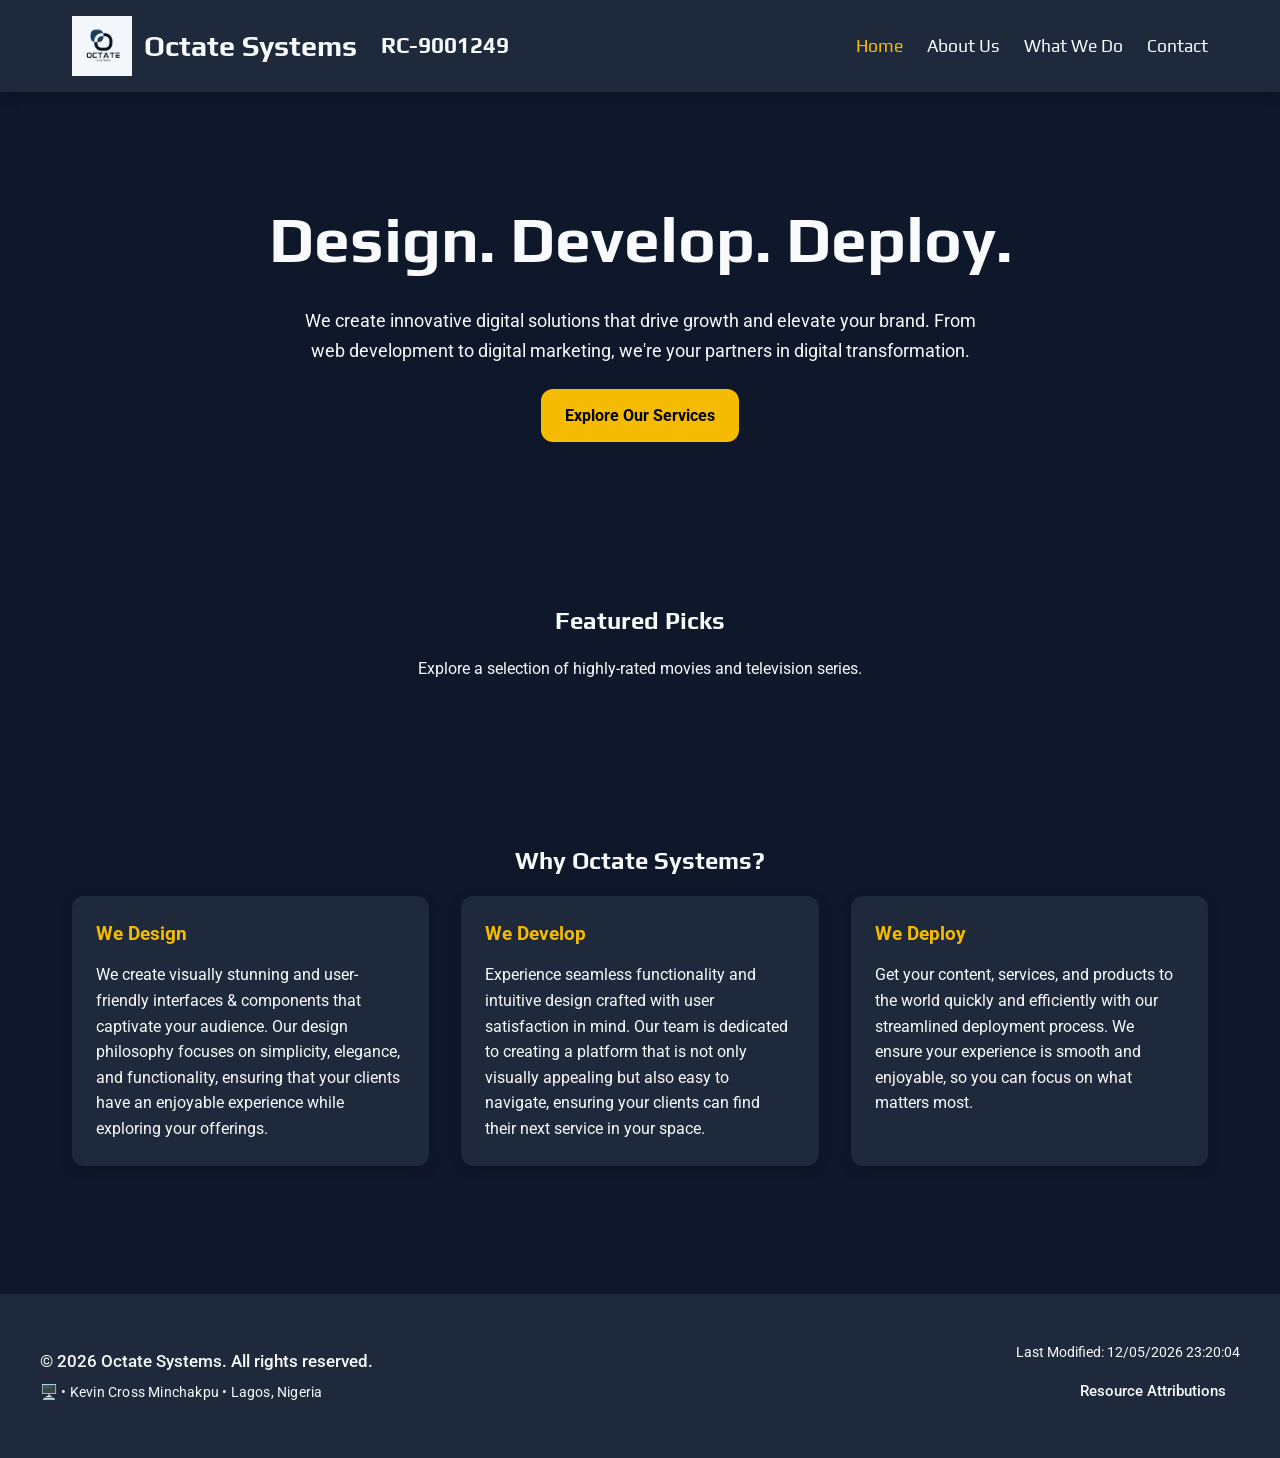
==== index.html @ b3128d7d "First files upload" ====
<!DOCTYPE html>
<html lang="en">
<head>
    <meta charset="UTF-8">
    <meta name="viewport" content="width=device-width, initial-scale=1.0">
    <meta name="description"
        content="Octate Systems is passionate about developing web applications that are not only visually stunning but also highly functional. Our team of skilled developers and designers work tirelessly to create seamless user experiences that captivate and engage audiences. We specialize in crafting intuitive interfaces, robust functionality, and efficient deployment processes to ensure your content, services, and products reach the world quickly and effectively. With a focus on user satisfaction, we strive to deliver exceptional web solutions that meet your needs and exceed your expectations.">
    <meta name="author" content="Kevin Cross Minchakpu">
    <title>Octate Systems | Home</title>

    <!-- Favicon -->
    <link rel="icon" href="images/favicon.ico" type="image/x-icon">

    <!-- Facebook / Open Graph Meta Tags -->
    <meta property="og:title" content="Octate Systems | Homepage">
        <meta property="og:description"
        content="Octate Systems is passionate about developing web applications that are not only visually stunning but also highly functional. Our team of skilled developers and designers work tirelessly to create seamless user experiences that captivate and engage audiences. We specialize in crafting intuitive interfaces, robust functionality, and efficient deployment processes to ensure your content, services, and products reach the world quickly and effectively. With a focus on user satisfaction, we strive to deliver exceptional web solutions that meet your needs and exceed your expectations.">
        <meta property="og:image"
        content="https://praizarts.github.io/wdd231/final-project/images/logo.webp">
        <meta property="og:url"
        content="https://praizarts.github.io/wdd231/final-project/index.html">
        <meta property="og:type" content="website">

    <!-- Fonts -->
    <link rel="preconnect" href="https://fonts.googleapis.com">
    <link rel="preconnect" href="https://fonts.gstatic.com" crossorigin>
    <link href="https://fonts.googleapis.com/css2?family=Play:wght@400;700&family=Roboto:wght@300;400;500;700&display=swap" rel="stylesheet">

    <!-- Styles -->
    <link rel="stylesheet" href="styles/small.css">
    <link rel="stylesheet" href="styles/large.css">

    <!-- Scripts -->
    <script type="module" src="scripts/main.js"></script>
</head>
<body>
<!-- HEADER -->
   <header>
    <div class="header-container">
        <a href="index.html" class="logo">
            <img src="images/logo.png" alt="Octate Systems Logo">
            <span>Octate Systems</span> <br>
            <p class="tagline">RC-9001249</p>
        </a>

        <button type="button" id="menu-btn" class="menu-btn" aria-label="Toggle Navigation">
            ☰
        </button>

        <nav id="primary-nav">
            <ul class="navigation">
                <li><a href="index.html" class="active">Home</a></li>
                <li><a href="about.html">About Us</a></li>
                <li><a href="services.html">What We Do</a></li>
                <li><a href="contact.html">Contact</a></li>
                
            </ul>
        </nav>
    </div>
</header>

<!-- MAIN CONTENT -->
<main>
<!-- HERO -->
<section class="hero">
        <div class="hero-content">
            <h1>Design. Develop. Deploy.</h1>
            <p>
                We create innovative digital solutions that drive growth and elevate your brand. From web development to digital marketing, we're your partners in digital transformation.
            </p>

            <a href="services.html" class="cta-button">Explore Our Services</a>

        </div>

    </section>
    <!-- FEATURED SECTION -->
    <section class="featured">
        <h2>Featured Picks</h2>
        <p class="section-description">
            Explore a selection of highly-rated movies and television series.
        </p>
        <div id="movie-grid" class="movie-grid">
            <p class="loading">Loading Services...</p>
        </div>

    </section>
    <!-- WHY OCTATE SYSTEMS -->
    <section class="about-site">
        <h2>Why Octate Systems?</h2>
        <div class="benefits">
            <article class="benefit-card">
                <h3>We Design</h3>
                <p>
                    We create visually stunning and user-friendly interfaces & components that captivate your audience. Our design philosophy focuses on simplicity, elegance, and functionality, ensuring that your clients have an enjoyable experience while exploring your offerings.
                </p>
            </article>
            <article class="benefit-card">
                <h3>We Develop</h3>
                <p>
                    Experience seamless functionality and intuitive design crafted with user satisfaction in mind. Our team is dedicated to creating a platform that is not only visually appealing but also easy to navigate, ensuring your clients can find their next service in your space.
                </p>
            </article>
            <article class="benefit-card">
                <h3>We Deploy</h3>
                <p>
                    Get your content, services, and products to the world quickly and efficiently with our streamlined deployment process. We ensure your experience is smooth and enjoyable, so you can focus on what matters most.
                </p>
            </article>
        </div>
    </section>
</main>

<!-- MODAL -->
<dialog id="movie-modal">
    <div class="modal-content">
        <button type="button" id="close-modal" class="close-btn" aria-label="Close modal">&times;</button>
        
        <div class="modal-body-layout">
            <div class="modal-poster-wrapper">
                <img id="modal-poster" src="" alt="Movie Poster" loading="lazy">
            </div>
            
            <div class="modal-details">
                <h2 id="modal-title"></h2>
                <p id="modal-meta"></p>
                <p id="modal-description"></p>
                
                <div class="modal-buttons">
                    <button type="button" id="add-watchlist" class="watchlist-btn">
                        Add to Watchlist
                    </button>
                </div>
            </div>
        </div>
    </div>
</dialog>

<footer>
    <div class="footer-container">
        <div class="footer-info">
            <p class="copyright">&copy; 2026 <span>Octate Systems</span>. All rights reserved.</p>
            <p class="course-details">🖥️ &bull; Kevin Cross Minchakpu &bull; Lagos, Nigeria</p>
        </div>
        
        <div class="footer-meta">
            <p class="timestamp">Last Modified: <span id="last-modified">06/15/2026 14:57:35</span></p>
            <a href="attributions.html" class="attribution-btn">Resource Attributions</a>
        </div>
    </div>
</footer>

</body>
</html>
---- styles/small.css ----
:root {
    --primary: #0F172A;
    --surface: #1E293B;
    --accent: #F5BB00;
    --text: #F8FAFC;
    --radius: 12px;
    --nav-font: "Play", sans-serif;
    --heading-font: "Play", sans-serif;
    --body-font: "Roboto", sans-serif;
    --shadow: 0 4px 12px rgba(0,0,0,.25);
}

* {
    margin: 0;
    padding: 0;
    box-sizing: border-box;
}

body {
    font-family: var(--body-font);
    background: var(--primary);
    color: var(--text);
    line-height: 1.6;
}

img {
    display: block;
    max-width: 100%;
    height: auto;
}

a {
    text-decoration: none;
}

ul {
    list-style: none;
}

/* HEADER */

header {
    background: var(--surface);
    box-shadow: var(--shadow);
}

.header-container {
    display: flex;
    justify-content: space-between;
    align-items: center;
    padding: 1rem 2rem;
    max-width: 1200px;
    margin: 0 auto;
}

.logo {
    display: flex;
    align-items: center;
    gap: .75rem;
    color: var(--text);
    font-family: var(--heading-font);
    font-size: 1.4rem;
    font-weight: 700;
    text-decoration: none;
}

.logo img {
    width: 48px;
    height: 48px;
    object-fit: contain;
}

/* HIDE the hamburger icon on desktop monitors */
.menu-btn {
    display: none; 
    border: none;
    background: none;
    color: var(--text);
    font-size: 1.8rem;
    cursor: pointer;
}

/* SHOW links horizontally on desktop screens */
.navigation {
    display: flex;       
    flex-direction: row; 
    gap: 1.5rem;
    list-style: none;    
    padding: 0;
    margin: 0;
}

.navigation a {
    color: var(--text);
    text-decoration: none;
    font-weight: 400;
    font-size: 1.1rem;
    font-family: var(--nav-font);
}




.navigation a.active {
    color: var(--accent);
}

/* HERO */

.hero {
    padding: 4rem 1rem;
    text-align: center;
}

.hero-content h1 {
    font-family: var(--heading-font);
    font-size: 2rem;
    margin-bottom: 1rem;
}

.hero-content p {
    max-width: 600px;
    margin: 0 auto 1.5rem;
}

.cta-button {
    display: inline-block;
    background: var(--accent);
    color: #000;
    font-weight: 700;
    padding: .85rem 1.5rem;
    border-radius: var(--radius);
    transition: .3s;
}

.cta-button:hover {
    transform: translateY(-2px);
}

/* SECTIONS */

section {
    padding: 2rem 1rem;
}

h2 {
    font-family: "Play", sans-serif;
    text-align: center;
    margin-bottom: 1rem;
}

.section-description {
    text-align: center;
    margin-bottom: 2rem;
}

/* MOVIE GRID */

.movie-grid {
    display: grid;
    grid-template-columns: 1fr;
    gap: 1rem;
}

.movie-card {
    background: var(--surface);
    overflow: hidden;
    box-shadow: var(--shadow);
}

.movie-card img {
    width: 100%;
    aspect-ratio: 2 / 3;
    object-fit: cover;
}

.movie-info {
    padding: 1rem;
}

.movie-info h3 {
    margin-bottom: .5rem;
}

.movie-info p {
    margin-bottom: .5rem;
}

.details-btn {
    width: 100%;
    border: none;
    background: var(--accent);
    color: #000;
    padding: .75rem;
    cursor: pointer;
    font-weight: 700;
}

/* BENEFITS */

.benefits {
    display: grid;
    gap: 1rem;
}

.benefit-card {
    background: var(--surface);
    padding: 1.5rem;
    border-radius: var(--radius);
    box-shadow: var(--shadow);
}

.benefit-card h3 {
    margin-bottom: .75rem;
    color: var(--accent);
}

/* MODAL */

   
#movie-modal {
    border: none;
    border-radius: 8px;
    padding: 0;
    background-color: #1a1a1a; 
    color: var(--text);
    max-width: 750px;
    width: 90%;
    box-shadow: 0 16px 32px rgba(0, 0, 0, 0.5);
    position: fixed;         
    top: 50%;                
    left: 50%;               
    transform: translate(-50%, -50%); 
    margin: 0;
}

.modal-content {
    position: relative;
    padding: 2.5rem;
}


.close-btn {
    position: absolute;
    top: 1rem;
    right: 1.25rem;
    background: none;
    border: none;
    color: var(--text-muted);
    font-size: 1.75rem;
    cursor: pointer;
    transition: color 0.2s ease;
}

.close-btn:hover {
    color: var(--accent-amber);
}


.modal-body-layout {
    display: flex;
    gap: 2rem;
    align-items: flex-start;
}


.modal-poster-wrapper {
    flex: 0 0 240px; 
    border-radius: 6px;
    overflow: hidden;
    box-shadow: 0 4px 12px rgba(0, 0, 0, 0.3);
    background-color: #121212;
}

#modal-poster {
    width: 100%;
    height: 340px;
    object-fit: cover; 
    display: block;
}


.modal-details {
    flex: 1;
    display: flex;
    flex-direction: column;
    gap: 1rem;
}

#modal-title {
    font-family: var(--heading-font);
    font-size: 1.8rem;
    margin: 0;
    color: #ffffff;
}

#modal-meta {
    font-size: 0.95rem;
    color: var(--accent-amber);
    margin: 0;
}

#modal-description {
    font-family: var(--font-body);
    font-size: 1rem;
    line-height: 1.6;
    color: var(--text-light);
    margin: 0;
}

.modal-buttons {
    margin-top: 1.5rem;
}

.watchlist-btn {
    border: none;
    background: #13aa27;
    color: white;
    padding: .75rem 1rem;
    cursor: pointer;
    font-weight: 700;
}

.watchlist-btn:hover {
    transform: translateY(-2px);
    background: #16a34a;
}

/* FILTERS */

.filters {
    text-align: center;
}

.filter-controls {
    display: flex;
    justify-content: center;
    gap: 2rem;
    flex-wrap: wrap;
    margin-top: 1.5rem;
}

.filter-group {
    display: flex;
    flex-direction: column;
    text-align: left;
    min-width: 220px;
}

.filter-group label {
    margin-bottom: .5rem;
    font-weight: 700;
}

.filter-group select {
    padding: .75rem;
    border: none;
    border-radius: var(--radius);
    font-family: inherit;
    font-size: 1rem;
    background: white;
    color: #000;
    cursor: pointer;
}

.filter-group select:focus {
    outline: 2px solid var(--accent);
}

/* UTILITY */

.loading {
    text-align: center;
    padding: 2rem;
}

.hidden {
    display: none;
}

.filters {
    display: flex;
    flex-direction: column;
    gap: 1rem;
    margin-bottom: 2rem;
}

.filters select {
    padding: .75rem;
    border-radius: var(--radius);
    border: none;
}

/* ==========================================================================
   Professional Footer Styling Rules
   ========================================================================== */
footer {
    background-color: var(--surface); 
    padding: 2.5rem 2rem;
    margin-top: 4rem; 
    color: var(--text-light);
    font-family: var(--font-body);
}

.footer-container {
    max-width: 1200px;
    margin: 0 auto;
    display: flex;
    justify-content: space-between;
    align-items: center;
    flex-wrap: wrap; 
    gap: 1.5rem;
}

/* Info Branding Block Styles */
.footer-info {
    display: flex;
    flex-direction: column;
    gap: 0.35rem;
}

.footer-info .copyright {
    font-size: 1.05rem;
    font-weight: 500;
}

.footer-info .copyright span {
    color: var(--accent-amber); 
}

.footer-info .course-details {
    color: var(--text-muted);
    font-size: 0.9rem;
    letter-spacing: 0.2px;
}

/* Metadata and Attributions Button Layout */
.footer-meta {
    display: flex;
    flex-direction: column;
    align-items: flex-end; 
    gap: 0.5rem;
}

.footer-meta .timestamp {
    font-size: 0.85rem;
    color: var(--text-muted);
}


.attribution-btn {
    color: var(--accent-amber);
    text-decoration: none;
    font-size: 0.95rem;
    font-weight: 500;
    padding: 0.4rem 0.8rem;
    border: 1px solid transparent;
    border-radius: 4px;
    transition: all 0.2s ease-in-out;
}


.attribution-btn:hover {
    border-color: var(--accent-amber);
    background-color: rgba(245, 187, 0, 0.05);
    color: #ffffff;
}
---- styles/large.css ----
@media screen and (min-width: 768px) {

    /* HERO */

    .hero {
        padding: 6rem 2rem;
    }

    .hero-content {
        max-width: 900px;
        margin: 0 auto;
    }

    .hero-content h1 {
        font-size: 3.5rem;
    }

    .hero-content p {
        font-size: 1.15rem;
        max-width: 700px;
    }

    /* MAIN CONTENT */

    main {
        max-width: 1200px;
        margin: 0 auto;
    }

    section {
        padding: 4rem 2rem;
    }

    /* MOVIE GRID */

    .movie-grid {
        grid-template-columns: repeat(3, 1fr);
        gap: 2rem;
    }

    .movie-card {
        transition: transform .3s ease, box-shadow .3s ease;
    }

    .movie-card:hover {
        transform: translateY(-6px);
        box-shadow: 0 10px 25px rgba(0,0,0,.35);
    }

    /* BENEFITS */

    .benefits {
        grid-template-columns: repeat(3, 1fr);
        gap: 2rem;
    }

    /* FOOTER */

    footer {
        padding: 3rem 2rem;
    }

   .filters h2 {
    text-align: center;
}

.hero-content h1 {
    font-family: var(--heading-font);
    font-size: 1.5rem;
}

.filter-controls {
    display: flex;
    justify-content: center;
    gap: 2rem;
    flex-wrap: wrap;
    margin-top: 1rem;
}
}

/* LARGE DESKTOP */

@media screen and (min-width: 1024px) {

    .hero-content h1 {
        font-size: 4rem;
    }

    .movie-grid {
        grid-template-columns: repeat(4, 1fr);
    }

    .logo img {
        width: 60px;
        height: 60px;
    }

    .logo span {
        font-size: 1.8rem;
    }
}

/* ==========================================================================
   2. MOBILE VIEW (Only triggers on small viewports less than 768px wide)
   ========================================================================== */
@media (max-width: 768px) {
    
    /* REVEAL the hamburger icon on small screens */
    .menu-btn {
        display: block;
    }

    /* Allow the layout items to wrap into a grid row when open */
    .header-container {
        flex-wrap: wrap;
        row-gap: 1rem;
        padding: 1rem;
    }

    /* Target the nav container block to break onto the lower line layer */
    #primary-nav {
        width: 100%;
        order: 3; 
    }

    /* HIDE the vertical nav links list by default on mobile */
    .navigation {
        display: none; 
        flex-direction: column;
        width: 100%;
        gap: 0;
    }

    /* SHOW the links in a vertical stack only when the .open class is active */
    .navigation.open {
        display: flex;
        flex-direction: column;
        align-items: center;
        gap: 1.25rem;
        padding: 0.5rem 0 1rem 0;
    }

    .navigation li {
        width: 100%;
        text-align: center;
    }

    .navigation a {
        display: block;
        width: 100%;
        padding: 0.6rem 0;
        font-size: 1.25rem;
    }

    .footer-container {
        flex-direction: column; 
        text-align: center;
        gap: 1.25rem;
    }

    .footer-meta {
        align-items: center; /* Centers alignment markers for small screens */
    }
} 

@media (max-width: 600px) {
    .modal-body-layout {
        flex-direction: column; 
        align-items: center;
        text-align: center;
        gap: 1.5rem;
    }

    .modal-poster-wrapper {
        flex: initial;
        width: 180px; 
    }

    #modal-poster {
        height: 250px;
    }

    .modal-buttons {
        width: 100%;
    }

    .watchlist-btn {
        width: 100%; 
    }
}
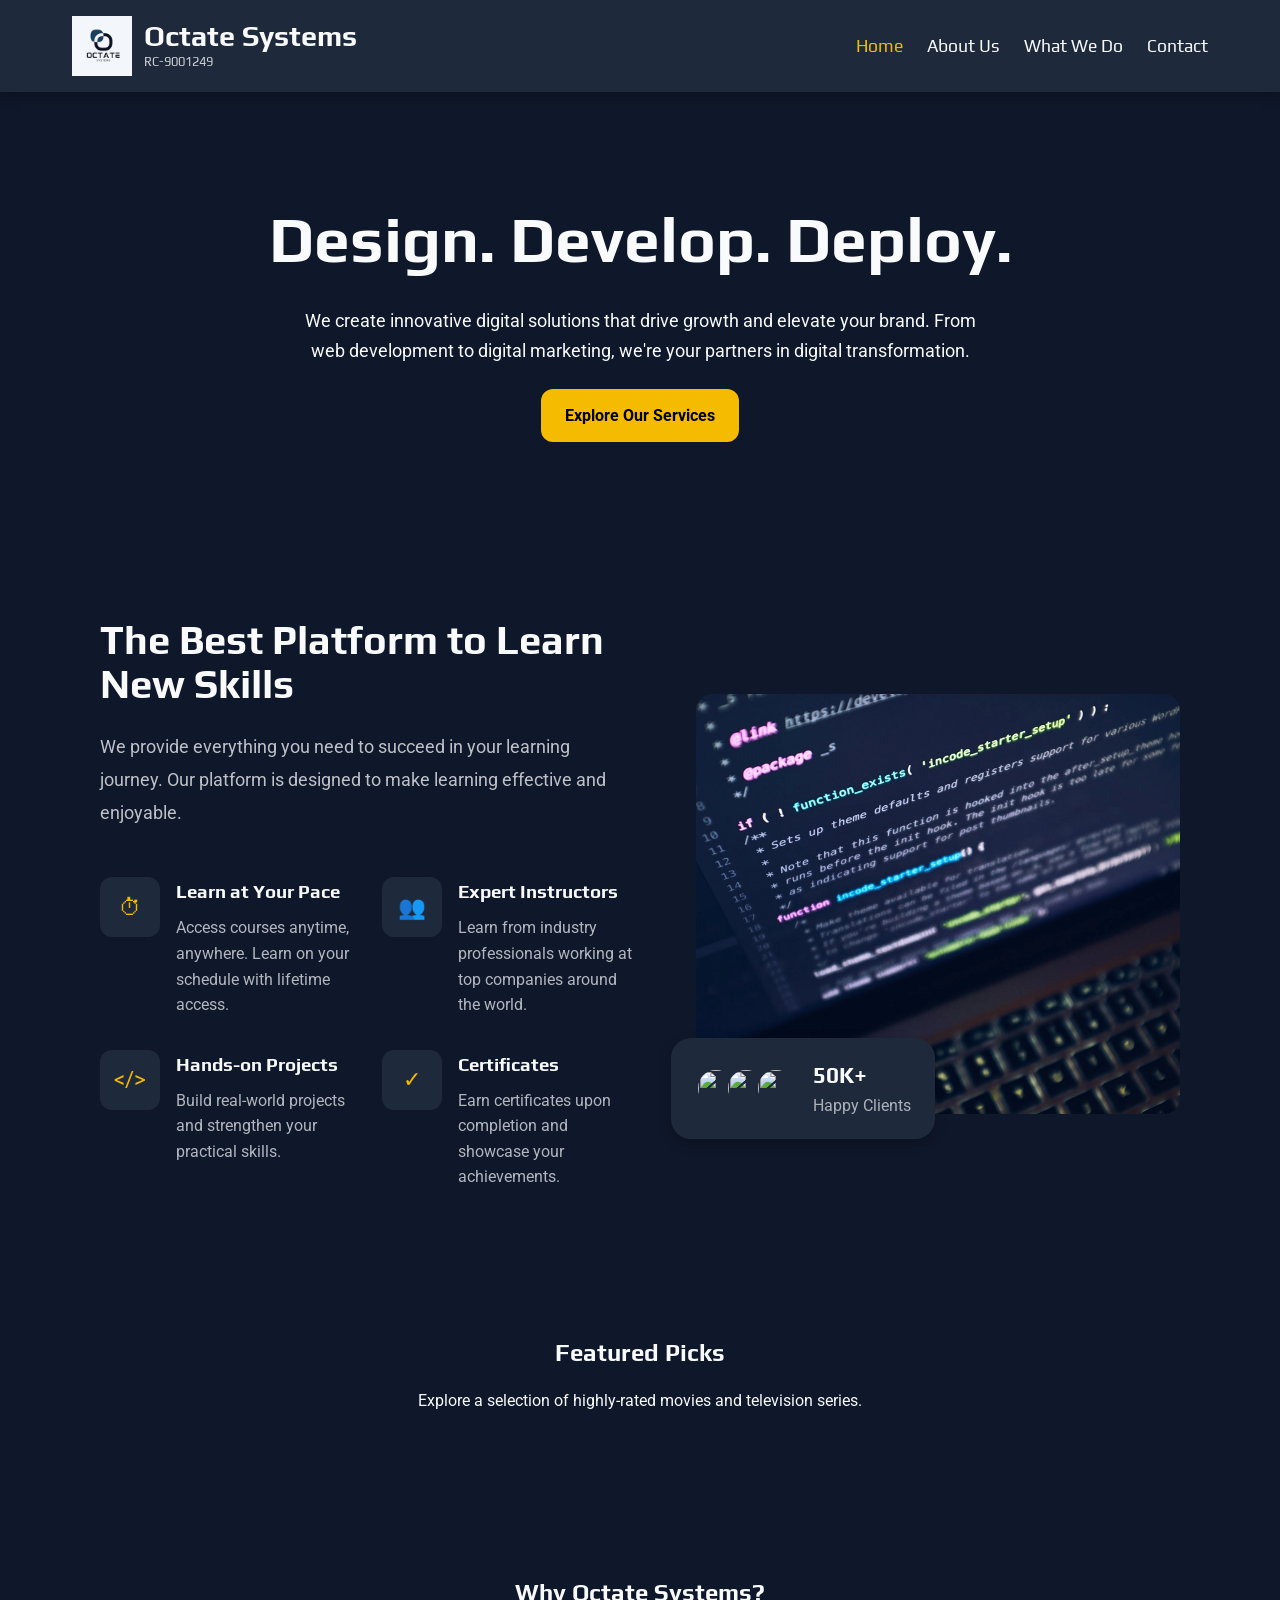
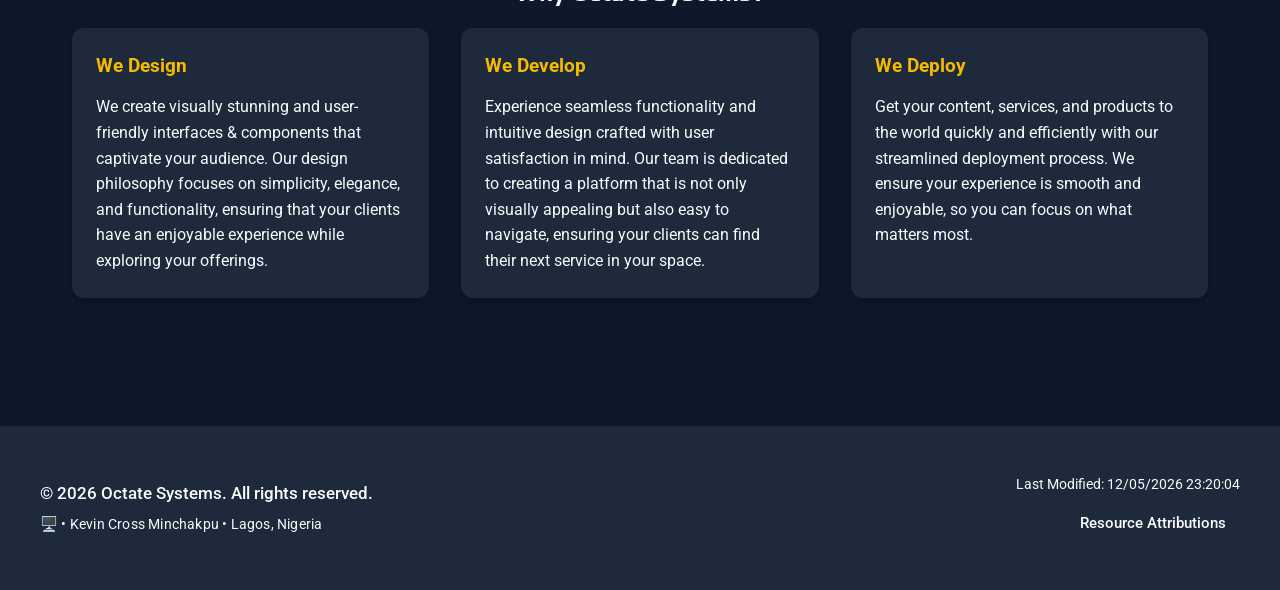
==== commit eb8c29bd: "update" ====
--- a/index.html
+++ b/index.html
@@ -37,11 +37,14 @@
 <!-- HEADER -->
    <header>
     <div class="header-container">
-        <a href="index.html" class="logo">
-            <img src="images/logo.png" alt="Octate Systems Logo">
-            <span>Octate Systems</span> <br>
-            <p class="tagline">RC-9001249</p>
-        </a>
+   <a href="index.html" class="logo">
+    <img src="images/logo.png" alt="Octate Systems Logo">
+
+    <div class="logo-text">
+        <span class="site-title">Octate Systems</span>
+        <p class="tagline">RC-9001249</p>
+    </div>
+</a>
 
         <button type="button" id="menu-btn" class="menu-btn" aria-label="Toggle Navigation">
             ☰
@@ -62,8 +65,8 @@
 <!-- MAIN CONTENT -->
 <main>
 <!-- HERO -->
-<section class="hero">
-        <div class="hero-content">
+<section class="main-hero">
+        <div class="main-hero-content">
             <h1>Design. Develop. Deploy.</h1>
             <p>
                 We create innovative digital solutions that drive growth and elevate your brand. From web development to digital marketing, we're your partners in digital transformation.
@@ -74,6 +77,101 @@
         </div>
 
     </section>
+
+    <section class="hero">
+    <div class="hero-content">
+        <div class="hero-text">
+            <h1>The Best Platform to Learn New Skills</h1>
+
+            <p class="hero-description">
+                We provide everything you need to succeed in your learning
+                journey. Our platform is designed to make learning effective
+                and enjoyable.
+            </p>
+
+            <div class="features-grid">
+
+                <div class="feature-card">
+                    <div class="feature-icon">
+                        ⏱
+                    </div>
+
+                    <div>
+                        <h3>Learn at Your Pace</h3>
+                        <p>
+                            Access courses anytime, anywhere. Learn on your
+                            schedule with lifetime access.
+                        </p>
+                    </div>
+                </div>
+
+                <div class="feature-card">
+                    <div class="feature-icon">
+                        👥
+                    </div>
+
+                    <div>
+                        <h3>Expert Instructors</h3>
+                        <p>
+                            Learn from industry professionals working at top
+                            companies around the world.
+                        </p>
+                    </div>
+                </div>
+
+                <div class="feature-card">
+                    <div class="feature-icon">
+                        &lt;/&gt;
+                    </div>
+
+                    <div>
+                        <h3>Hands-on Projects</h3>
+                        <p>
+                            Build real-world projects and strengthen your
+                            practical skills.
+                        </p>
+                    </div>
+                </div>
+
+                <div class="feature-card">
+                    <div class="feature-icon">
+                        ✓
+                    </div>
+
+                    <div>
+                        <h3>Certificates</h3>
+                        <p>
+                            Earn certificates upon completion and showcase
+                            your achievements.
+                        </p>
+                    </div>
+                </div>
+
+            </div>
+        </div>
+
+        <div class="hero-media">
+            <div class="image-wrapper">
+                <img src="images/webdev.webp" alt="Web Development">
+            </div>
+
+            <div class="students-card">
+                <div class="student-avatars">
+                    <img src="images/avatar1.jpg" alt="">
+                    <img src="images/avatar2.jpg" alt="">
+                    <img src="images/avatar3.jpg" alt="">
+                </div>
+
+                <div>
+                    <h4>50K+</h4>
+                    <p>Happy Clients</p>
+                </div>
+            </div>
+
+        </div>
+
+    </div>
+</section>
     <!-- FEATURED SECTION -->
     <section class="featured">
         <h2>Featured Picks</h2>
--- a/styles/small.css
+++ b/styles/small.css
@@ -58,9 +58,6 @@
     align-items: center;
     gap: .75rem;
     color: var(--text);
-    font-family: var(--heading-font);
-    font-size: 1.4rem;
-    font-weight: 700;
     text-decoration: none;
 }
 
@@ -68,6 +65,27 @@
     width: 48px;
     height: 48px;
     object-fit: contain;
+}
+
+.logo-text {
+    display: flex;
+    flex-direction: column;
+}
+
+.site-title {
+    margin: 0;
+    font-family: var(--heading-font);
+    font-size: 1.4rem;
+    font-weight: 700;
+    line-height: 1.1;
+}
+
+.tagline {
+    font-family: var(--heading-font);
+    margin: 0;
+    font-size: 0.8rem;
+    font-weight: 400;
+    opacity: 0.8;
 }
 
 /* HIDE the hamburger icon on desktop monitors */
@@ -99,26 +117,24 @@
 }
 
 
-
-
 .navigation a.active {
     color: var(--accent);
 }
 
 /* HERO */
 
-.hero {
+.main-hero {
     padding: 4rem 1rem;
     text-align: center;
 }
 
-.hero-content h1 {
+.main-hero-content h1 {
     font-family: var(--heading-font);
     font-size: 2rem;
     margin-bottom: 1rem;
 }
 
-.hero-content p {
+.main-hero-content p {
     max-width: 600px;
     margin: 0 auto 1.5rem;
 }
@@ -154,38 +170,6 @@
     margin-bottom: 2rem;
 }
 
-/* MOVIE GRID */
-
-.movie-grid {
-    display: grid;
-    grid-template-columns: 1fr;
-    gap: 1rem;
-}
-
-.movie-card {
-    background: var(--surface);
-    overflow: hidden;
-    box-shadow: var(--shadow);
-}
-
-.movie-card img {
-    width: 100%;
-    aspect-ratio: 2 / 3;
-    object-fit: cover;
-}
-
-.movie-info {
-    padding: 1rem;
-}
-
-.movie-info h3 {
-    margin-bottom: .5rem;
-}
-
-.movie-info p {
-    margin-bottom: .5rem;
-}
-
 .details-btn {
     width: 100%;
     border: none;
@@ -196,8 +180,151 @@
     font-weight: 700;
 }
 
+.hero {
+    background: var(--primary);
+    padding: 5rem 5%;
+    overflow: hidden;
+}
+
+.hero-content {
+    max-width: 1300px;
+    margin: 0 auto;
+
+    display: grid;
+    grid-template-columns: 1.1fr 1fr;
+    gap: 4rem;
+    align-items: center;
+}
+
+.hero-text h1 {
+    font-family: var(--heading-font);
+    color: var(--text);
+    font-size: 2.5rem;
+    line-height: 1.1;
+    margin-bottom: 1.5rem;
+}
+
+.hero-description {
+    font-family: var(--body-font);
+    color: rgba(248, 250, 252, 0.75);
+    font-size: 1.15rem;
+    line-height: 1.8;
+    max-width: 600px;
+    margin-bottom: 3rem;
+}
+
+/* FEATURES */
+.features-grid {
+    display: grid;
+    grid-template-columns: repeat(2, 1fr);
+    gap: 2rem;
+}
+
+.feature-card {
+    display: flex;
+    gap: 1rem;
+}
+
+.feature-icon {
+    width: 60px;
+    height: 60px;
+
+    display: flex;
+    align-items: center;
+    justify-content: center;
+
+    background: var(--surface);
+    color: var(--accent);
+
+    border-radius: var(--radius);
+
+    font-size: 1.4rem;
+    flex-shrink: 0;
+}
+
+.feature-card h3 {
+    color: var(--text);
+    font-family: var(--heading-font);
+    margin-bottom: .5rem;
+}
+
+.feature-card p {
+    color: rgba(248, 250, 252, 0.7);
+    font-family: var(--body-font);
+    line-height: 1.6;
+}
+
+/* IMAGE SECTION */
+
+.hero-media {
+    position: relative;
+}
+
+.image-wrapper {
+    position: relative;
+}
+
+.image-wrapper img {
+    width: 100%;
+    height: 420px;
+    object-fit: cover;
+    border-radius: 1rem;
+    display: block;
+}
+
+
+
+/* STUDENTS CARD */
+
+.students-card {
+    position: absolute;
+    bottom: -25px;
+    left: -25px;
+
+    background: var(--surface);
+    padding: 1.25rem 1.5rem;
+
+    border-radius: 1.25rem;
+
+    display: flex;
+    align-items: center;
+    gap: 1rem;
+
+    box-shadow: var(--shadow);
+}
+
+.student-avatars {
+    display: flex;
+}
+
+.student-avatars img {
+    width: 42px;
+    height: 42px;
+    border-radius: 50%;
+    object-fit: cover;
+
+    border: 3px solid var(--surface);
+    margin-left: -12px;
+}
+
+.student-avatars img:first-child {
+    margin-left: 0;
+}
+
+.students-card h4 {
+    color: var(--text);
+    font-family: var(--heading-font);
+    font-size: 1.4rem;
+    margin: 0;
+}
+
+.students-card p {
+    color: rgba(248, 250, 252, 0.65);
+    margin: 0;
+    font-family: var(--body-font);
+}
+
 /* BENEFITS */
-
 .benefits {
     display: grid;
     gap: 1rem;
@@ -215,157 +342,7 @@
     color: var(--accent);
 }
 
-/* MODAL */
-
-   
-#movie-modal {
-    border: none;
-    border-radius: 8px;
-    padding: 0;
-    background-color: #1a1a1a; 
-    color: var(--text);
-    max-width: 750px;
-    width: 90%;
-    box-shadow: 0 16px 32px rgba(0, 0, 0, 0.5);
-    position: fixed;         
-    top: 50%;                
-    left: 50%;               
-    transform: translate(-50%, -50%); 
-    margin: 0;
-}
-
-.modal-content {
-    position: relative;
-    padding: 2.5rem;
-}
-
-
-.close-btn {
-    position: absolute;
-    top: 1rem;
-    right: 1.25rem;
-    background: none;
-    border: none;
-    color: var(--text-muted);
-    font-size: 1.75rem;
-    cursor: pointer;
-    transition: color 0.2s ease;
-}
-
-.close-btn:hover {
-    color: var(--accent-amber);
-}
-
-
-.modal-body-layout {
-    display: flex;
-    gap: 2rem;
-    align-items: flex-start;
-}
-
-
-.modal-poster-wrapper {
-    flex: 0 0 240px; 
-    border-radius: 6px;
-    overflow: hidden;
-    box-shadow: 0 4px 12px rgba(0, 0, 0, 0.3);
-    background-color: #121212;
-}
-
-#modal-poster {
-    width: 100%;
-    height: 340px;
-    object-fit: cover; 
-    display: block;
-}
-
-
-.modal-details {
-    flex: 1;
-    display: flex;
-    flex-direction: column;
-    gap: 1rem;
-}
-
-#modal-title {
-    font-family: var(--heading-font);
-    font-size: 1.8rem;
-    margin: 0;
-    color: #ffffff;
-}
-
-#modal-meta {
-    font-size: 0.95rem;
-    color: var(--accent-amber);
-    margin: 0;
-}
-
-#modal-description {
-    font-family: var(--font-body);
-    font-size: 1rem;
-    line-height: 1.6;
-    color: var(--text-light);
-    margin: 0;
-}
-
-.modal-buttons {
-    margin-top: 1.5rem;
-}
-
-.watchlist-btn {
-    border: none;
-    background: #13aa27;
-    color: white;
-    padding: .75rem 1rem;
-    cursor: pointer;
-    font-weight: 700;
-}
-
-.watchlist-btn:hover {
-    transform: translateY(-2px);
-    background: #16a34a;
-}
-
-/* FILTERS */
-
-.filters {
-    text-align: center;
-}
-
-.filter-controls {
-    display: flex;
-    justify-content: center;
-    gap: 2rem;
-    flex-wrap: wrap;
-    margin-top: 1.5rem;
-}
-
-.filter-group {
-    display: flex;
-    flex-direction: column;
-    text-align: left;
-    min-width: 220px;
-}
-
-.filter-group label {
-    margin-bottom: .5rem;
-    font-weight: 700;
-}
-
-.filter-group select {
-    padding: .75rem;
-    border: none;
-    border-radius: var(--radius);
-    font-family: inherit;
-    font-size: 1rem;
-    background: white;
-    color: #000;
-    cursor: pointer;
-}
-
-.filter-group select:focus {
-    outline: 2px solid var(--accent);
-}
+
 
 /* UTILITY */
 
@@ -378,22 +355,8 @@
     display: none;
 }
 
-.filters {
-    display: flex;
-    flex-direction: column;
-    gap: 1rem;
-    margin-bottom: 2rem;
-}
-
-.filters select {
-    padding: .75rem;
-    border-radius: var(--radius);
-    border: none;
-}
-
-/* ==========================================================================
-   Professional Footer Styling Rules
-   ========================================================================== */
+
+
 footer {
     background-color: var(--surface); 
     padding: 2.5rem 2rem;
--- a/styles/large.css
+++ b/styles/large.css
@@ -3,20 +3,20 @@
 
     /* HERO */
 
-    .hero {
+    .main-hero {
         padding: 6rem 2rem;
     }
 
-    .hero-content {
+    .main-hero-content {
         max-width: 900px;
         margin: 0 auto;
     }
 
-    .hero-content h1 {
+    .main-hero-content h1 {
         font-size: 3.5rem;
     }
 
-    .hero-content p {
+    .main-hero-content p {
         font-size: 1.15rem;
         max-width: 700px;
     }
@@ -32,21 +32,7 @@
         padding: 4rem 2rem;
     }
 
-    /* MOVIE GRID */
-
-    .movie-grid {
-        grid-template-columns: repeat(3, 1fr);
-        gap: 2rem;
-    }
-
-    .movie-card {
-        transition: transform .3s ease, box-shadow .3s ease;
-    }
-
-    .movie-card:hover {
-        transform: translateY(-6px);
-        box-shadow: 0 10px 25px rgba(0,0,0,.35);
-    }
+   
 
     /* BENEFITS */
 
@@ -61,37 +47,22 @@
         padding: 3rem 2rem;
     }
 
-   .filters h2 {
-    text-align: center;
-}
-
-.hero-content h1 {
+.main-hero-content h1 {
     font-family: var(--heading-font);
     font-size: 1.5rem;
 }
 
-.filter-controls {
-    display: flex;
-    justify-content: center;
-    gap: 2rem;
-    flex-wrap: wrap;
-    margin-top: 1rem;
-}
 }
 
 /* LARGE DESKTOP */
 
 @media screen and (min-width: 1024px) {
 
-    .hero-content h1 {
+    .main-hero-content h1 {
         font-size: 4rem;
     }
 
-    .movie-grid {
-        grid-template-columns: repeat(4, 1fr);
-    }
-
-    .logo img {
+     .logo img {
         width: 60px;
         height: 60px;
     }
@@ -101,30 +72,27 @@
     }
 }
 
-/* ==========================================================================
-   2. MOBILE VIEW (Only triggers on small viewports less than 768px wide)
-   ========================================================================== */
+
 @media (max-width: 768px) {
     
-    /* REVEAL the hamburger icon on small screens */
-    .menu-btn {
+     .menu-btn {
         display: block;
     }
 
-    /* Allow the layout items to wrap into a grid row when open */
+    
     .header-container {
         flex-wrap: wrap;
         row-gap: 1rem;
         padding: 1rem;
     }
 
-    /* Target the nav container block to break onto the lower line layer */
+    
     #primary-nav {
         width: 100%;
         order: 3; 
     }
 
-    /* HIDE the vertical nav links list by default on mobile */
+    
     .navigation {
         display: none; 
         flex-direction: column;
@@ -132,7 +100,7 @@
         gap: 0;
     }
 
-    /* SHOW the links in a vertical stack only when the .open class is active */
+    
     .navigation.open {
         display: flex;
         flex-direction: column;
@@ -160,32 +128,40 @@
     }
 
     .footer-meta {
-        align-items: center; /* Centers alignment markers for small screens */
+        align-items: center; 
     }
 } 
 
-@media (max-width: 600px) {
-    .modal-body-layout {
-        flex-direction: column; 
-        align-items: center;
-        text-align: center;
-        gap: 1.5rem;
+
+
+/* RESPONSIVE */
+
+@media (max-width: 992px) {
+    .hero-content {
+        grid-template-columns: 1fr;
     }
 
-    .modal-poster-wrapper {
-        flex: initial;
-        width: 180px; 
+    .hero-media {
+        order: -1;
     }
 
-    #modal-poster {
-        height: 250px;
+    .features-grid {
+        grid-template-columns: 1fr;
     }
 
-    .modal-buttons {
-        width: 100%;
+    .students-card {
+        position: static;
+        margin-top: 1rem;
+        width: fit-content;
     }
 
-    .watchlist-btn {
-        width: 100%; 
+    .image-wrapper img {
+        height: 400px;
+    }
+}
+
+@media (max-width: 576px) {
+    .hero {
+        padding: 4rem 1.5rem;
     }
 }
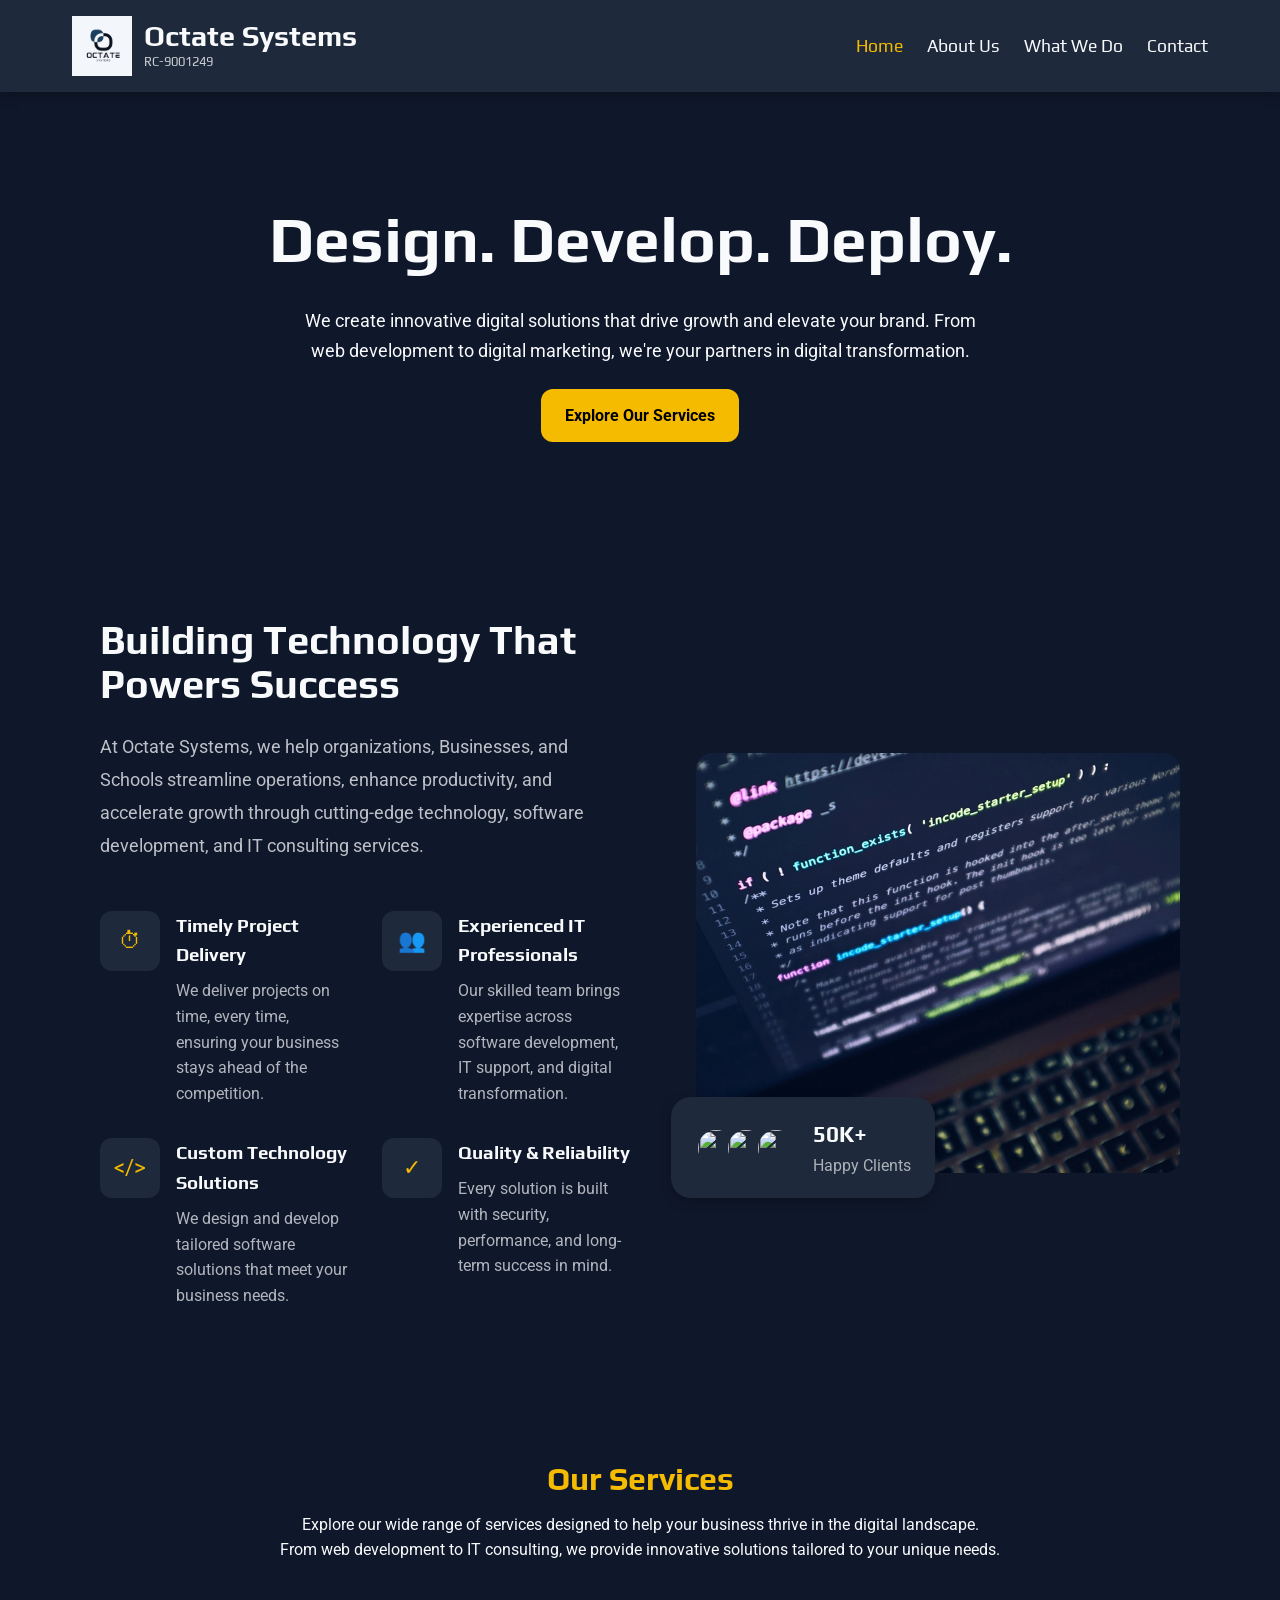
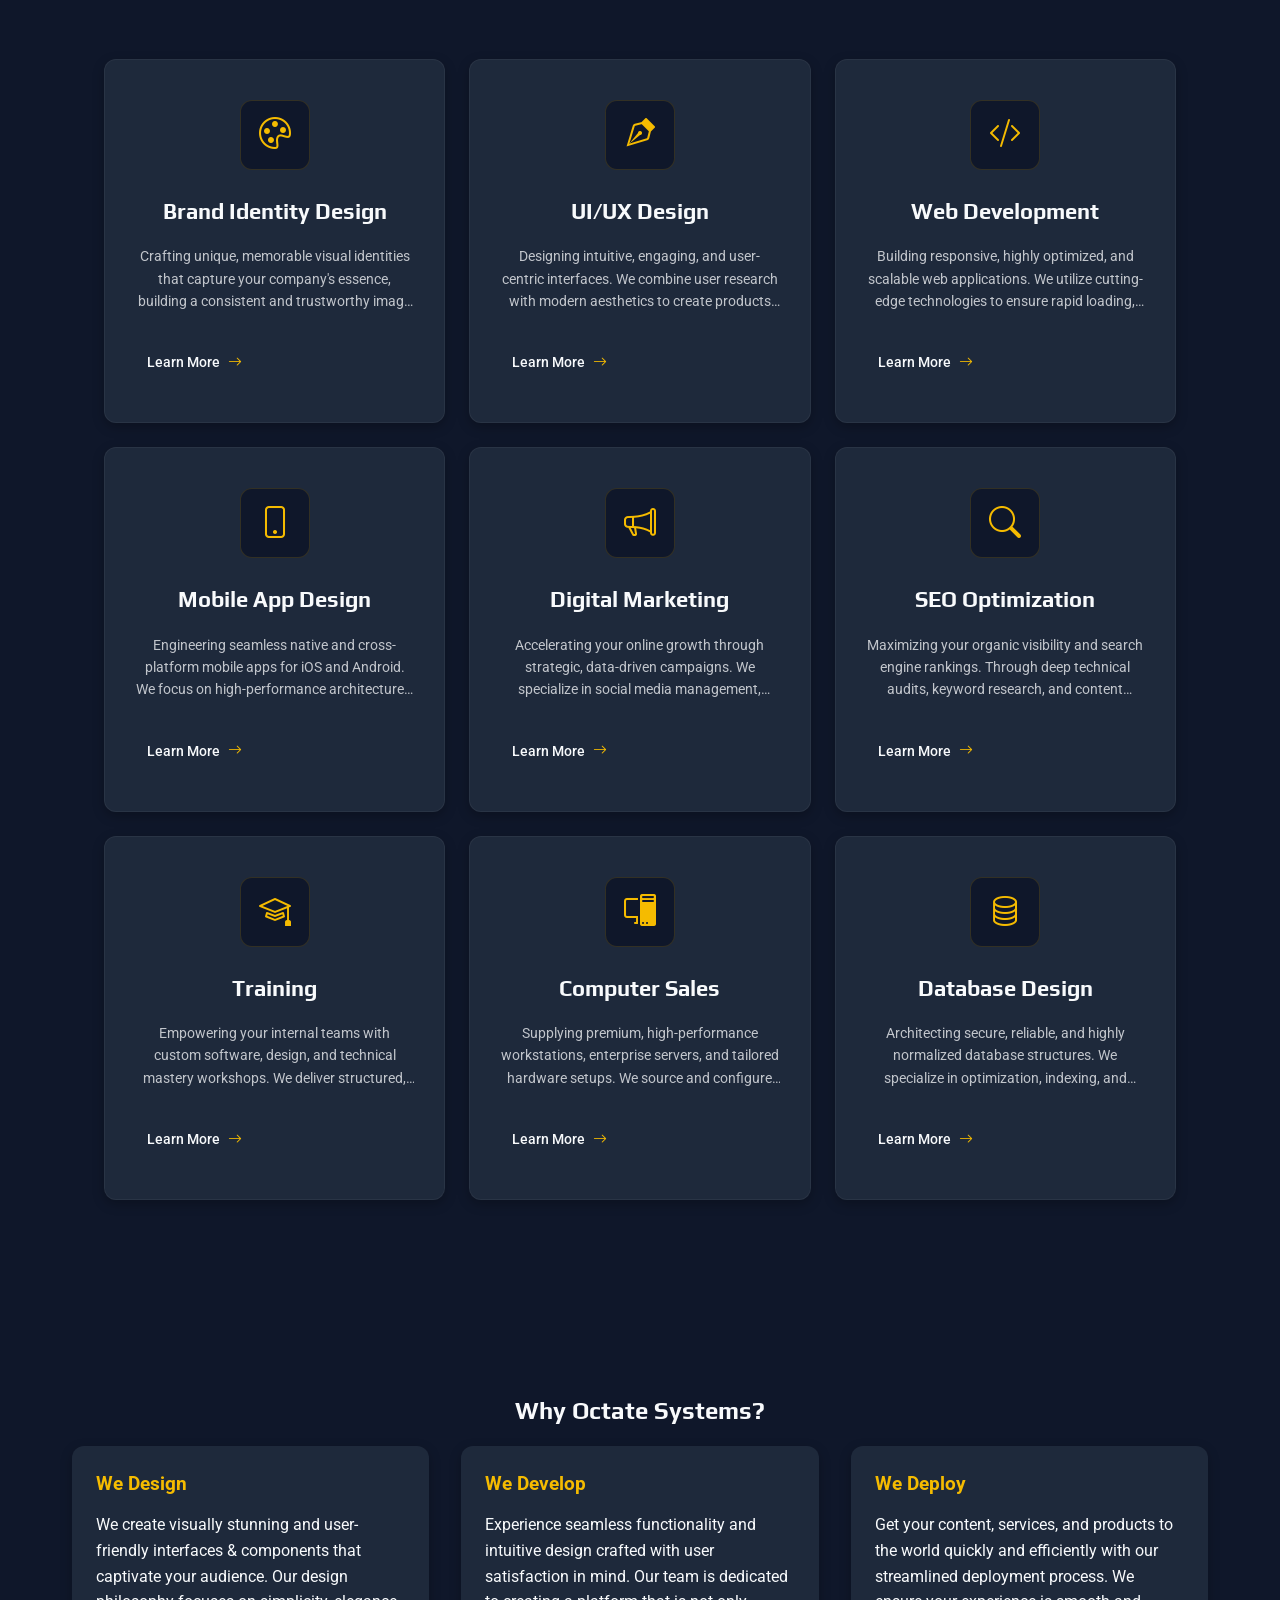
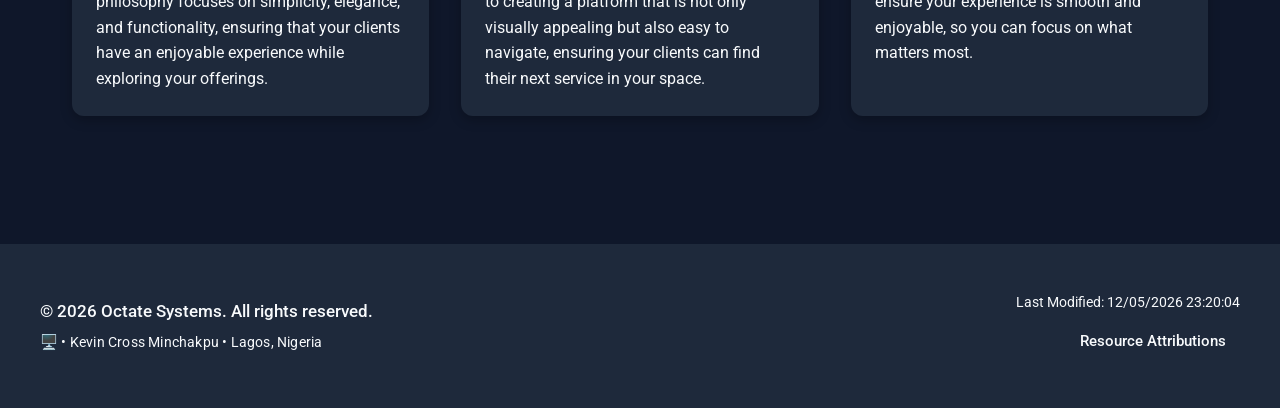
==== commit e5f87705: "update" ====
--- a/index.html
+++ b/index.html
@@ -16,9 +16,9 @@
         <meta property="og:description"
         content="Octate Systems is passionate about developing web applications that are not only visually stunning but also highly functional. Our team of skilled developers and designers work tirelessly to create seamless user experiences that captivate and engage audiences. We specialize in crafting intuitive interfaces, robust functionality, and efficient deployment processes to ensure your content, services, and products reach the world quickly and effectively. With a focus on user satisfaction, we strive to deliver exceptional web solutions that meet your needs and exceed your expectations.">
         <meta property="og:image"
-        content="https://praizarts.github.io/wdd231/final-project/images/logo.webp">
+        content="https://kminchakpu.github.io/octate_systems/images/logo.webp">
         <meta property="og:url"
-        content="https://praizarts.github.io/wdd231/final-project/index.html">
+        content="https://kminchakpu.github.io/octate_systems/index.html">
         <meta property="og:type" content="website">
 
     <!-- Fonts -->
@@ -27,6 +27,7 @@
     <link href="https://fonts.googleapis.com/css2?family=Play:wght@400;700&family=Roboto:wght@300;400;500;700&display=swap" rel="stylesheet">
 
     <!-- Styles -->
+     <link rel="stylesheet" href="https://cdn.jsdelivr.net/npm/bootstrap-icons@1.11.3/font/bootstrap-icons.min.css">
     <link rel="stylesheet" href="styles/small.css">
     <link rel="stylesheet" href="styles/large.css">
 
@@ -81,12 +82,10 @@
     <section class="hero">
     <div class="hero-content">
         <div class="hero-text">
-            <h1>The Best Platform to Learn New Skills</h1>
+            <h1>Building Technology That Powers Success</h1>
 
             <p class="hero-description">
-                We provide everything you need to succeed in your learning
-                journey. Our platform is designed to make learning effective
-                and enjoyable.
+                At Octate Systems, we help organizations, Businesses, and Schools streamline operations, enhance productivity, and accelerate growth through cutting-edge technology, software development, and IT consulting services.
             </p>
 
             <div class="features-grid">
@@ -97,10 +96,9 @@
                     </div>
 
                     <div>
-                        <h3>Learn at Your Pace</h3>
-                        <p>
-                            Access courses anytime, anywhere. Learn on your
-                            schedule with lifetime access.
+                        <h3>Timely Project Delivery</h3>
+                        <p>
+                            We deliver projects on time, every time, ensuring your business stays ahead of the competition.
                         </p>
                     </div>
                 </div>
@@ -111,10 +109,9 @@
                     </div>
 
                     <div>
-                        <h3>Expert Instructors</h3>
-                        <p>
-                            Learn from industry professionals working at top
-                            companies around the world.
+                        <h3>Experienced IT Professionals</h3>
+                        <p>
+                            Our skilled team brings expertise across software development, IT support, and digital transformation.
                         </p>
                     </div>
                 </div>
@@ -125,10 +122,9 @@
                     </div>
 
                     <div>
-                        <h3>Hands-on Projects</h3>
-                        <p>
-                            Build real-world projects and strengthen your
-                            practical skills.
+                        <h3>Custom Technology Solutions</h3>
+                        <p>
+                            We design and develop tailored software solutions that meet your business needs.
                         </p>
                     </div>
                 </div>
@@ -139,10 +135,9 @@
                     </div>
 
                     <div>
-                        <h3>Certificates</h3>
-                        <p>
-                            Earn certificates upon completion and showcase
-                            your achievements.
+                        <h3>Quality & Reliability</h3>
+                        <p>
+                            Every solution is built with security, performance, and long-term success in mind.
                         </p>
                     </div>
                 </div>
@@ -174,13 +169,13 @@
 </section>
     <!-- FEATURED SECTION -->
     <section class="featured">
-        <h2>Featured Picks</h2>
+        <h2>Our Services</h2>
         <p class="section-description">
-            Explore a selection of highly-rated movies and television series.
+            Explore our wide range of services designed to help your business thrive in the digital landscape. <br> From web development to IT consulting, we provide innovative solutions tailored to your unique needs.
         </p>
-        <div id="movie-grid" class="movie-grid">
-            <p class="loading">Loading Services...</p>
-        </div>
+        <div class="services-container">
+    <section id="services-grid" class="services-grid"></section>
+</div>
 
     </section>
     <!-- WHY OCTATE SYSTEMS -->
@@ -210,26 +205,17 @@
 </main>
 
 <!-- MODAL -->
-<dialog id="movie-modal">
+<dialog id="service-modal" class="service-modal">
     <div class="modal-content">
-        <button type="button" id="close-modal" class="close-btn" aria-label="Close modal">&times;</button>
-        
-        <div class="modal-body-layout">
-            <div class="modal-poster-wrapper">
-                <img id="modal-poster" src="" alt="Movie Poster" loading="lazy">
-            </div>
-            
-            <div class="modal-details">
-                <h2 id="modal-title"></h2>
-                <p id="modal-meta"></p>
-                <p id="modal-description"></p>
-                
-                <div class="modal-buttons">
-                    <button type="button" id="add-watchlist" class="watchlist-btn">
-                        Add to Watchlist
-                    </button>
-                </div>
-            </div>
+        <div class="modal-header">
+            <h2 id="modal-title">Service Title</h2>
+            <button type="button" id="close-modal" aria-label="Close modal">&times;</button>
+        </div>
+        <div class="modal-body">
+            <p id="modal-description">Detailed description will populate here...</p>
+            <a href="services.html" id="modal-link" class="modal-action-btn">
+        Find Out More
+    </a>
         </div>
     </div>
 </dialog>
--- a/styles/small.css
+++ b/styles/small.css
@@ -3,6 +3,7 @@
     --surface: #1E293B;
     --accent: #F5BB00;
     --text: #F8FAFC;
+    --dark-text: #242424;
     --radius: 12px;
     --nav-font: "Play", sans-serif;
     --heading-font: "Play", sans-serif;
@@ -252,6 +253,13 @@
     color: rgba(248, 250, 252, 0.7);
     font-family: var(--body-font);
     line-height: 1.6;
+}
+
+.featured h2 {
+    color: var(--accent);
+    font-family: var(--heading-font);
+    font-size: 2rem;
+    margin-bottom: 0.5rem;
 }
 
 /* IMAGE SECTION */
@@ -429,3 +437,178 @@
     color: #ffffff;
 }
 
+
+/* Services Layout Grid */
+.services-container {
+    max-width: 1200px;
+    margin: 0 auto;
+}
+
+.services-grid {
+    display: grid;
+    grid-template-columns: repeat(auto-fit, minmax(300px, 1fr));
+    gap: 24px;
+}
+
+/* Service Card Component */
+.service-card {
+    background-color: var(--surface);
+    border: 1px solid rgba(248, 250, 252, 0.05); 
+    border-radius: var(--radius);
+    padding: 40px 30px;
+    text-align: center;
+    box-shadow: var(--shadow);
+    transition: transform 0.3s ease, border-color 0.3s ease;
+}
+
+.service-card:hover {
+    transform: translateY(-5px);
+    border-color: var(--accent);
+}
+
+
+.icon-container {
+    background-color: var(--primary); 
+    border: 1px solid rgba(245, 187, 0, 0.15); 
+    width: 70px;
+    height: 70px;
+    border-radius: var(--radius);
+    display: flex;
+    align-items: center;
+    justify-content: center;
+    margin: 0 auto 24px auto;
+}
+
+.icon-container i {
+    font-size: 32px;
+    color: var(--accent);
+}
+
+/* Card Content */
+.service-card h3 {
+    font-family: var(--heading-font);
+    font-size: 22px;
+    font-weight: 600;
+    margin: 0 0 16px 0;
+    color: var(--text);
+}
+
+.service-card p {
+    font-family: var(--body-font);
+    font-size: 14px;
+    line-height: 1.6;
+    color: rgba(248, 250, 252, 0.75); 
+    margin: 0 0 30px 0;
+    display: -webkit-box;
+    -webkit-box-orient: vertical;
+    -webkit-line-clamp: 3;
+    line-clamp: 3;
+    overflow: hidden;
+}
+
+/* Learn More Link Buttons */
+.details-btn {
+    background: none;
+    border: none;
+    color: var(--text);
+    font-family: var(--body-font);
+    font-size: 14px;
+    font-weight: 500;
+    cursor: pointer;
+    display: inline-flex;
+    align-items: center;
+    gap: 8px;
+    transition: color 0.2s ease;
+}
+
+.details-btn i {
+    color: var(--accent);
+    transition: transform 0.2s ease;
+}
+
+.details-btn:hover {
+    color: var(--accent);
+}
+
+.details-btn:hover i {
+    transform: translateX(4px); 
+}
+
+/* Service Details Modal  */
+.service-modal {
+    border: 1px solid rgba(248, 250, 252, 0.1);
+    border-radius: var(--radius);
+    background-color: var(--surface);
+    color: var(--text);
+    max-width: 500px;
+    width: 90%;
+    padding: 0;
+    box-shadow: var(--shadow);
+    margin: auto;
+    inset: 0;
+}
+
+
+.service-modal::backdrop {
+    background: rgba(15, 23, 42, 0.85); 
+    backdrop-filter: blur(4px);
+}
+
+.modal-content {
+    padding: 30px;
+}
+
+.modal-header {
+    display: flex;
+    justify-content: space-between;
+    align-items: center;
+    margin-bottom: 20px;
+    border-bottom: 1px solid rgba(248, 250, 252, 0.1);
+    padding-bottom: 15px;
+}
+
+.modal-header h2 {
+    font-family: var(--heading-font);
+    margin: 0;
+    font-size: 24px;
+    color: var(--accent);
+}
+
+#close-modal {
+    background: none;
+    border: none;
+    color: var(--text);
+    opacity: 0.6;
+    font-size: 28px;
+    cursor: pointer;
+    transition: opacity 0.2s ease, color 0.2s ease;
+}
+
+#close-modal:hover {
+    opacity: 1;
+    color: var(--accent);
+}
+
+.modal-body p {
+    font-family: var(--body-font);
+    color: rgba(248, 250, 252, 0.85);
+    line-height: 1.7;
+    margin: 0;
+}
+
+.modal-action-btn {
+    display: inline-block;
+    margin-top: 1.5rem;
+    padding: 0.9rem 1.5rem;
+    background-color: var(--accent);
+    color: var(--dark-text);
+    text-decoration: none;
+    font-weight: 700;
+    border-radius: 8px;
+    transition: all 0.3s ease;
+}
+
+.modal-action-btn:hover {
+    transform: translateY(-2px);
+    box-shadow: 0 8px 20px rgba(0, 0, 0, 0.2);
+}
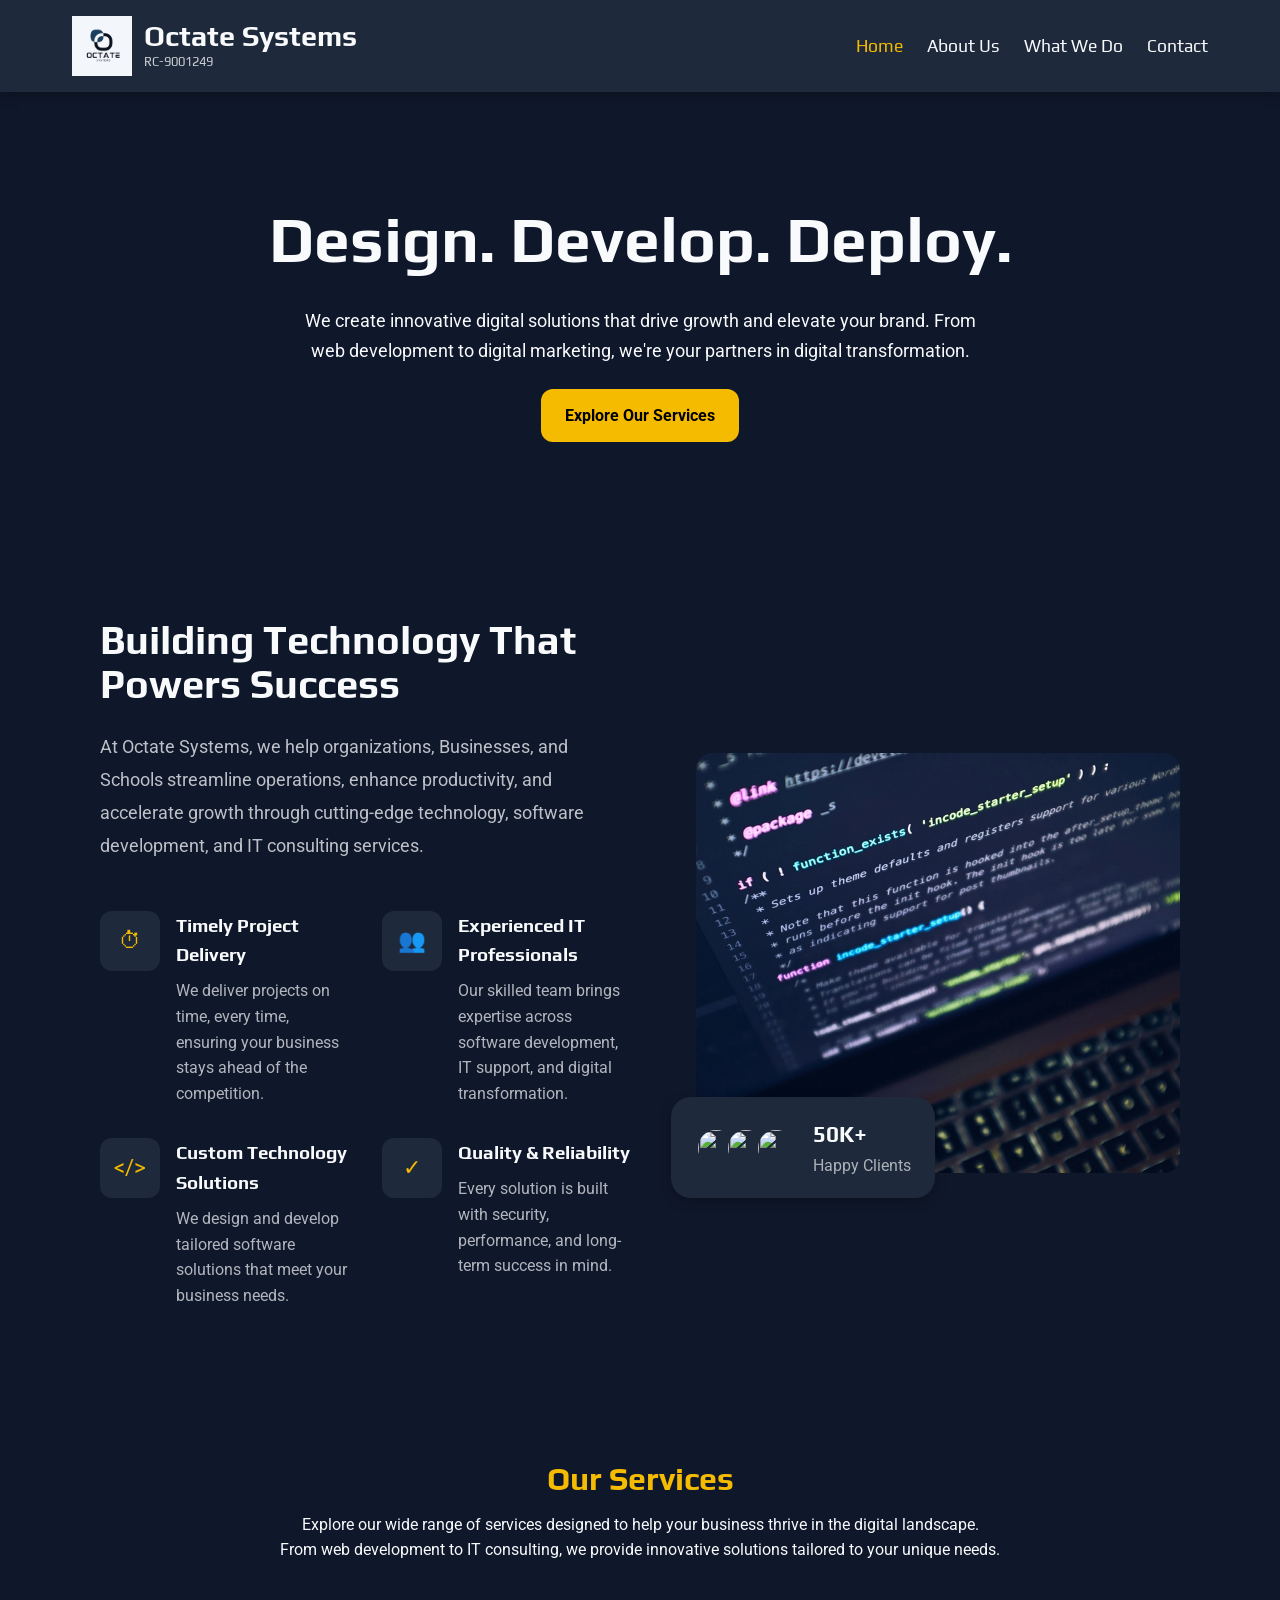
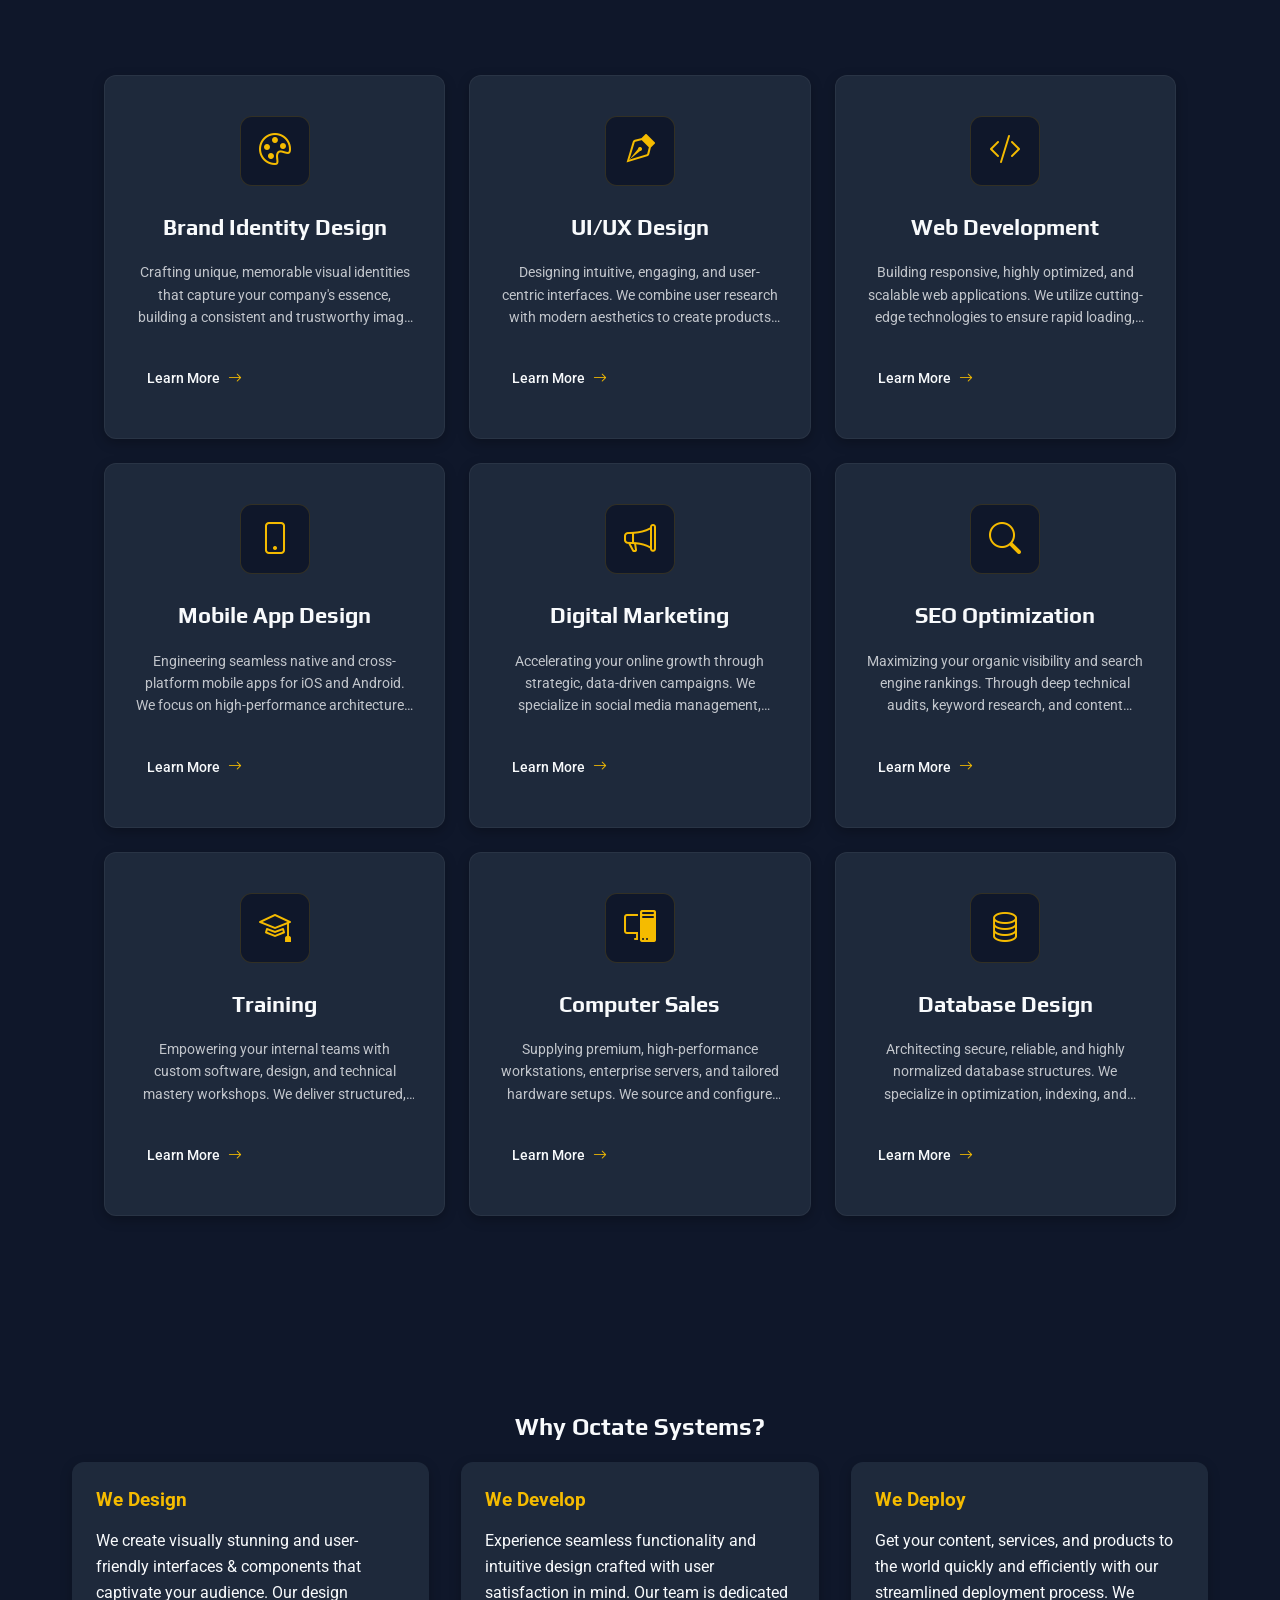
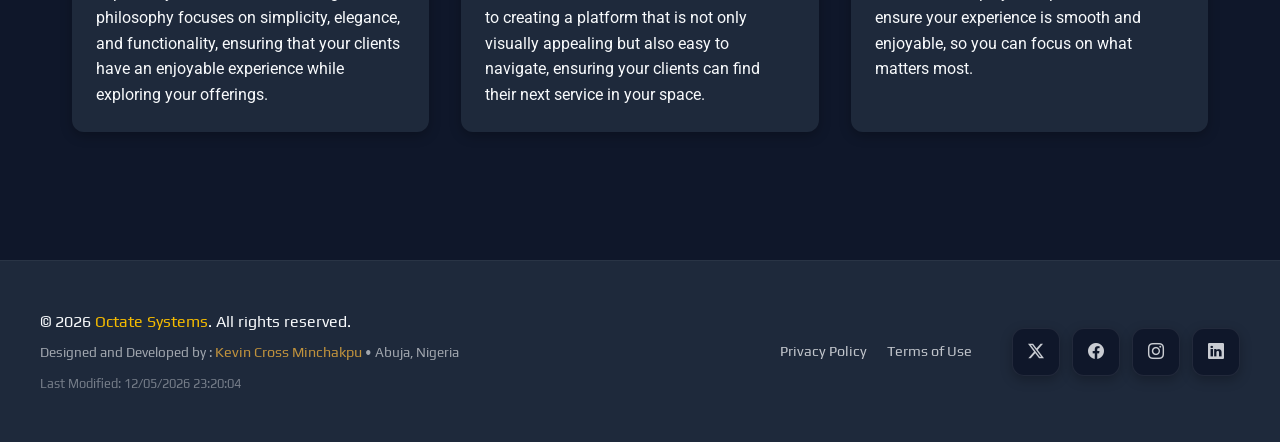
==== commit c078430d: "update" ====
--- a/index.html
+++ b/index.html
@@ -222,14 +222,32 @@
 
 <footer>
     <div class="footer-container">
-        <div class="footer-info">
+        <div class="footer-left">
             <p class="copyright">&copy; 2026 <span>Octate Systems</span>. All rights reserved.</p>
-            <p class="course-details">🖥️ &bull; Kevin Cross Minchakpu &bull; Lagos, Nigeria</p>
+            <p class="course-details"> Designed and Developed by : <a href="https://www.linkedin.com/in/kevin-cross-minchakpu-7897379a/" target="_blank" rel="noopener" aria-label="View Kevin Cross Minchakpu's LinkedIn profile" class="footer-link">Kevin Cross Minchakpu</a> &bull; Abuja, Nigeria</p>
+            <p class="timestamp">Last Modified: <span id="last-modified"></span></p>
         </div>
         
-        <div class="footer-meta">
-            <p class="timestamp">Last Modified: <span id="last-modified">06/15/2026 14:57:35</span></p>
-            <a href="attributions.html" class="attribution-btn">Resource Attributions</a>
+        <div class="footer-right">
+            <div class="footer-links">
+                <a href="privacy.html">Privacy Policy</a>
+                <a href="terms.html">Terms of Use</a>
+                </div>
+
+            <div class="footer-socials">
+                <a href="https://x.com" target="_blank" rel="noopener" aria-label="Follow Octate Systems on X">
+                    <i class="bi bi-twitter-x"></i>
+                </a>
+                <a href="https://facebook.com" target="_blank" rel="noopener" aria-label="Follow Octate Systems on Facebook">
+                    <i class="bi bi-facebook"></i>
+                </a>
+                <a href="https://instagram.com" target="_blank" rel="noopener" aria-label="Follow Octate Systems on Instagram">
+                    <i class="bi bi-instagram"></i>
+                </a>
+                <a href="https://linkedin.com" target="_blank" rel="noopener" aria-label="Follow Octate Systems on LinkedIn">
+                    <i class="bi bi-linkedin"></i>
+                </a>
+            </div>
         </div>
     </div>
 </footer>
--- a/styles/small.css
+++ b/styles/small.css
@@ -364,84 +364,11 @@
 }
 
 
-
-footer {
-    background-color: var(--surface); 
-    padding: 2.5rem 2rem;
-    margin-top: 4rem; 
-    color: var(--text-light);
-    font-family: var(--font-body);
-}
-
-.footer-container {
-    max-width: 1200px;
-    margin: 0 auto;
-    display: flex;
-    justify-content: space-between;
-    align-items: center;
-    flex-wrap: wrap; 
-    gap: 1.5rem;
-}
-
-/* Info Branding Block Styles */
-.footer-info {
-    display: flex;
-    flex-direction: column;
-    gap: 0.35rem;
-}
-
-.footer-info .copyright {
-    font-size: 1.05rem;
-    font-weight: 500;
-}
-
-.footer-info .copyright span {
-    color: var(--accent-amber); 
-}
-
-.footer-info .course-details {
-    color: var(--text-muted);
-    font-size: 0.9rem;
-    letter-spacing: 0.2px;
-}
-
-/* Metadata and Attributions Button Layout */
-.footer-meta {
-    display: flex;
-    flex-direction: column;
-    align-items: flex-end; 
-    gap: 0.5rem;
-}
-
-.footer-meta .timestamp {
-    font-size: 0.85rem;
-    color: var(--text-muted);
-}
-
-
-.attribution-btn {
-    color: var(--accent-amber);
-    text-decoration: none;
-    font-size: 0.95rem;
-    font-weight: 500;
-    padding: 0.4rem 0.8rem;
-    border: 1px solid transparent;
-    border-radius: 4px;
-    transition: all 0.2s ease-in-out;
-}
-
-
-.attribution-btn:hover {
-    border-color: var(--accent-amber);
-    background-color: rgba(245, 187, 0, 0.05);
-    color: #ffffff;
-}
-
-
 /* Services Layout Grid */
 .services-container {
     max-width: 1200px;
     margin: 0 auto;
+    margin-top: 3rem;
 }
 
 .services-grid {
@@ -611,4 +538,371 @@
 .modal-action-btn:hover {
     transform: translateY(-2px);
     box-shadow: 0 8px 20px rgba(0, 0, 0, 0.2);
-}+}
+
+/*Contact */
+
+.support-section {
+    width: min(1200px, 95%);
+    margin: 4rem auto;
+
+    display: grid;
+    grid-template-columns: 2fr 1fr;
+    gap: 2rem;
+}
+
+.ticket-card,
+.subscribe-card {
+    background: var(--surface);
+    color: var(--text);
+    border-radius: var(--radius);
+    box-shadow: var(--shadow);
+    padding: 2.5rem;
+    position: relative;
+    overflow: hidden;
+}
+
+.ticket-card h2,
+.subscribe-card h3 {
+    font-family: var(--heading-font);
+    color: var(--text);
+    margin-bottom: 0.75rem;
+}
+
+.ticket-card h2 {
+    font-size: 2.25rem;
+}
+
+.subscribe-card h3 {
+    font-size: 1.8rem;
+    line-height: 1.2;
+}
+
+.subtitle,
+.subscribe-card p,
+.subscribe-card small {
+    color: rgba(248, 250, 252, 0.7);
+    font-family: var(--body-font);
+    line-height: 1.7;
+}
+
+.subtitle {
+    margin-bottom: 2rem;
+}
+
+.form-row {
+    display: grid;
+    grid-template-columns: 1fr 1fr;
+    gap: 1.5rem;
+}
+
+.form-group {
+    margin-bottom: 1.5rem;
+}
+
+label {
+    display: block;
+    font-family: var(--body-font);
+    font-weight: 600;
+    color: var(--text);
+    margin-bottom: 0.75rem;
+}
+
+input,
+textarea {
+    width: 100%;
+    border: none;
+    outline: none;
+    background: rgba(255,255,255,0.08);
+    color: var(--text);
+    padding: 1rem 1.25rem;
+    border-radius: calc(var(--radius) - 4px);
+    font-family: var(--body-font);
+    transition: 0.3s ease;
+}
+
+input:focus,
+textarea:focus {
+    box-shadow: 0 0 0 2px var(--accent);
+}
+
+input::placeholder,
+textarea::placeholder {
+    color: rgba(248, 250, 252, 0.55);
+}
+
+textarea {
+    resize: vertical;
+    min-height: 150px;
+}
+
+.btn-primary,
+.btn-subscribe {
+    border: none;
+    background: var(--accent);
+    color: var(--dark-text);
+    font-family: var(--body-font);
+    font-weight: 700;
+    border-radius: calc(var(--radius) - 4px);
+    cursor: pointer;
+    transition: 0.3s ease;
+}
+
+.btn-primary {
+    padding: 1rem 2rem;
+}
+
+.btn-subscribe {
+    width: 100%;
+    padding: 1rem;
+}
+
+.btn-primary:hover,
+.btn-subscribe:hover {
+    transform: translateY(-2px);
+    box-shadow: var(--shadow);
+}
+
+.subscribe-card hr {
+    border: none;
+    height: 1px;
+    background: rgba(248, 250, 252, 0.15);
+    margin: 2rem 0;
+}
+
+.subscribe-card form {
+    display: flex;
+    flex-direction: column;
+    gap: 1rem;
+}
+
+.subscribe-card small {
+    display: block;
+    text-align: center;
+    margin-top: 1rem;
+}
+
+/* Decorative Elements */
+
+.subscribe-card::before {
+    content: "";
+    position: absolute;
+    top: -80px;
+    right: -80px;
+    width: 220px;
+    height: 220px;
+    border: 1px solid rgba(245, 187, 0, 0.08);
+    border-radius: 50%;
+}
+
+.subscribe-card::after {
+    content: "";
+    position: absolute;
+    bottom: -70px;
+    left: -70px;
+    width: 160px;
+    height: 160px;
+    border: 1px solid rgba(245, 187, 0, 0.08);
+    border-radius: 50%;
+}
+
+
+
+/* Footer */
+footer {
+    background-color: var(--surface); 
+    padding: 2.5rem 2rem;
+    margin-top: 4rem; 
+    color: var(--text);
+    font-family: var(--body-font);
+    border-top: 1px solid rgba(248, 250, 252, 0.05); 
+}
+
+.footer-container {
+    max-width: 1200px;
+    margin: 0 auto;
+    display: flex;
+    justify-content: space-between;
+    align-items: center;
+    flex-wrap: wrap; 
+    gap: 2rem;
+    font-family: var(--nav-font);
+}
+
+.footer-left {
+    display: flex;
+    flex-direction: column;
+    gap: 0.4rem;
+}
+
+.footer-left .copyright {
+    font-size: 1rem;
+    font-weight: 500;
+    margin: 0;
+}
+
+.footer-left .copyright span {
+    color: var(--accent); 
+    font-family: var(--heading-font);
+}
+
+.footer-left .course-details {
+    color: rgba(248, 250, 252, 0.6); 
+    font-size: 0.85rem;
+    margin: 0;
+}
+
+.footer-left .timestamp {
+    font-size: 0.8rem;
+    color: rgba(248, 250, 252, 0.4);
+    margin: 4px 0 0 0;
+}
+
+.footer-right {
+    display: flex;
+    align-items: center;
+    gap: 2.5rem;
+    flex-wrap: wrap;
+}
+
+
+.footer-links {
+    display: flex;
+    align-items: center;
+    gap: 1.25rem;
+}
+
+.footer-links a {
+    color: rgba(248, 250, 252, 0.75);
+    text-decoration: none;
+    font-size: 0.9rem;
+    font-weight: 400;
+    transition: color 0.2s ease;
+}
+
+.course-details a {
+    color: rgba(247, 182, 62, 0.75);
+    text-decoration: none;
+    font-size: 0.9rem;
+    font-weight: 400;
+    transition: color 0.2s ease;
+}
+
+.course-details a:hover {
+    color: var(--accent);
+    text-decoration: underline;
+}
+
+.footer-links a:hover {
+    color: var(--accent);
+}
+
+/* Standout Attributions Link Style */
+.footer-links .attribution-link {
+    color: var(--accent);
+    font-weight: 500;
+}
+
+.footer-socials {
+    display: flex;
+    align-items: center;
+    gap: 0.75rem;
+}
+
+.footer-socials a {
+    background-color: var(--primary); 
+    border: 1px solid rgba(248, 250, 252, 0.08);
+    color: rgba(248, 250, 252, 0.8);
+    width: 48px;
+    height: 48px;
+    border-radius: var(--radius); 
+    display: flex;
+    align-items: center;
+    justify-content: center;
+    text-decoration: none;
+    box-shadow: var(--shadow);
+    transition: background-color 0.2s ease, color 0.2s ease, border-color 0.2s ease;
+}
+
+.footer-socials a i {
+    font-size: 16px;
+}
+
+
+.footer-socials a:hover {
+    background-color: rgba(245, 187, 0, 0.08); 
+    color: var(--accent);
+    border-color: var(--accent);
+}
+
+/*Success Card*/
+
+.success-page {
+    min-height: 100vh;
+    display: grid;
+    place-items: center;
+    padding: 2rem;
+}
+
+.success-card {
+    max-width: 700px;
+    width: 100%;
+    background: var(--surface);
+    padding: 3rem;
+    border-radius: var(--radius);
+    box-shadow: var(--shadow);
+    text-align: center;
+}
+
+.success-icon {
+    width: 90px;
+    height: 90px;
+    margin: 0 auto 1.5rem;
+    border-radius: 50%;
+    background: rgba(245, 187, 0, 0.12);
+    color: var(--accent);
+
+    display: flex;
+    align-items: center;
+    justify-content: center;
+
+    font-size: 3rem;
+    font-weight: bold;
+}
+
+.success-card h1 {
+    font-family: var(--heading-font);
+    margin-bottom: 1rem;
+    font-size: clamp(2rem, 5vw, 3rem);
+}
+
+.success-card p {
+    line-height: 1.8;
+    opacity: .85;
+    max-width: 600px;
+    margin: 0 auto 2rem;
+}
+
+.btn-primary {
+    display: inline-flex;
+    align-items: center;
+    justify-content: center;
+
+    padding: 1rem 2rem;
+    border-radius: var(--radius);
+
+    background: var(--accent);
+    color: var(--dark-text);
+
+    text-decoration: none;
+    font-weight: 700;
+
+    transition: 0.3s ease;
+}
+
+.btn-primary:hover {
+    transform: translateY(-2px);
+    box-shadow: var(--shadow);
+}
+
+        
--- a/styles/large.css
+++ b/styles/large.css
@@ -122,13 +122,43 @@
     }
 
     .footer-container {
-        flex-direction: column; 
-        text-align: center;
-        gap: 1.25rem;
+        flex-direction: column;
+        align-items: flex-start;
+        gap: 1.75rem;
+    }
+    
+    .footer-right {
+        flex-direction: column;
+        align-items: flex-start;
+        gap: 1.5rem;
+        width: 100%;
+    }
+    
+    .footer-links {
+        flex-direction: column;
+        align-items: flex-start;
+        gap: 0.75rem;
     }
 
-    .footer-meta {
-        align-items: center; 
+    .support-section {
+        grid-template-columns: 1fr;
+    }
+
+    .form-row {
+        grid-template-columns: 1fr;
+    }
+
+    .ticket-card,
+    .subscribe-card {
+        padding: 2rem;
+    }
+
+    .ticket-card h2 {
+        font-size: 1.8rem;
+    }
+
+    .subscribe-card h3 {
+        font-size: 1.5rem;
     }
 } 
 
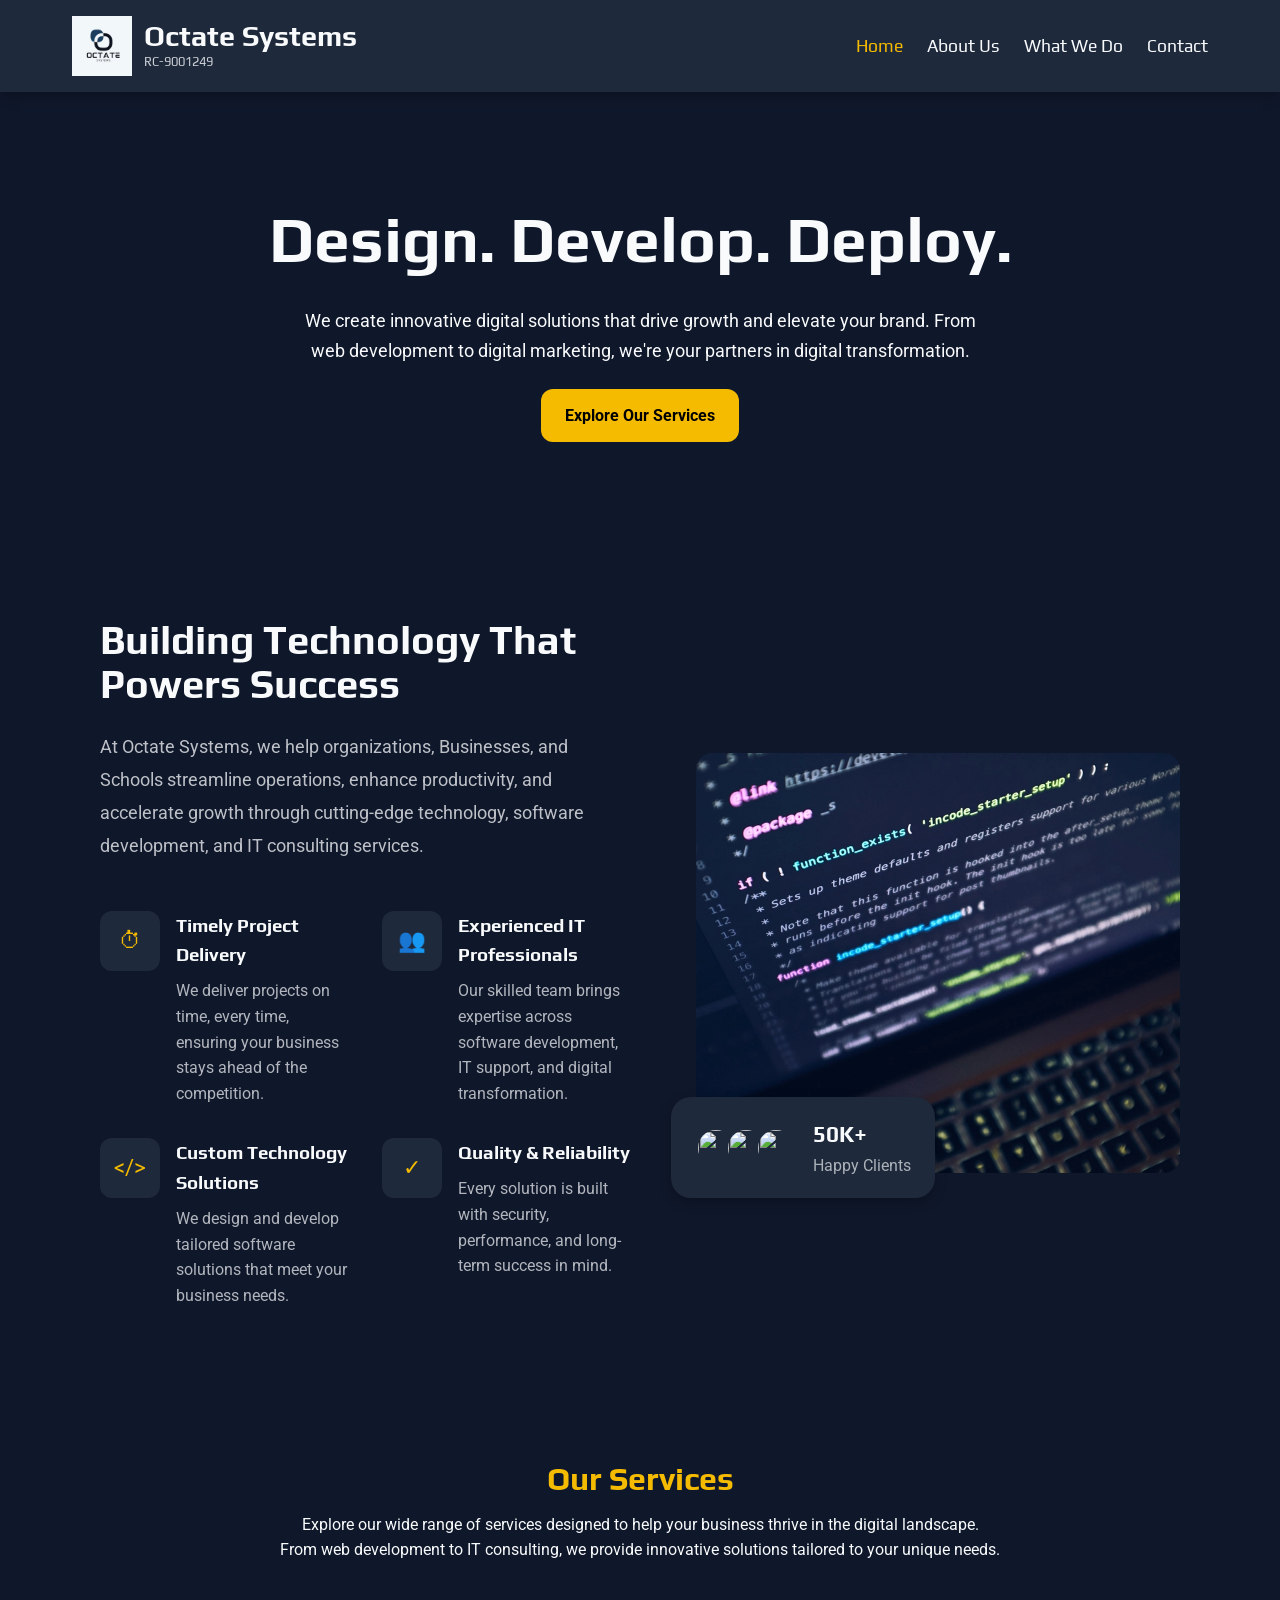
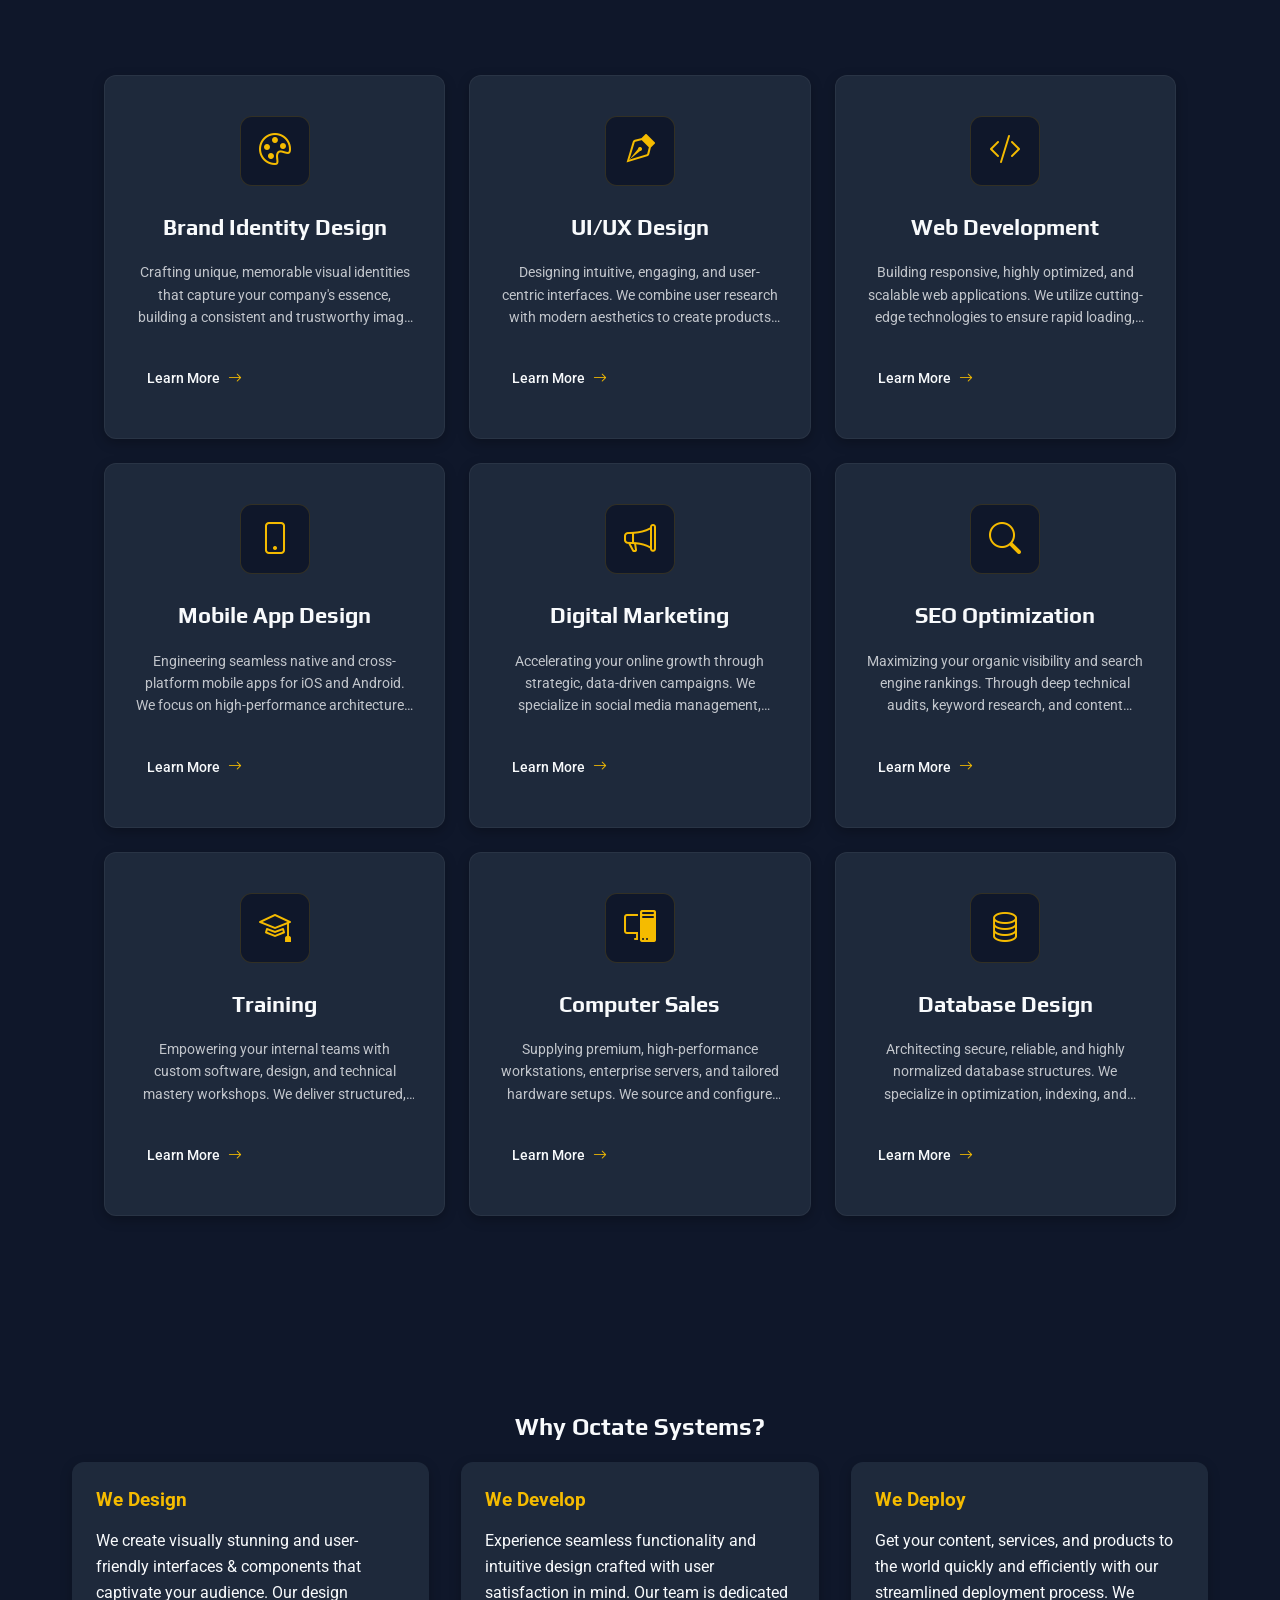
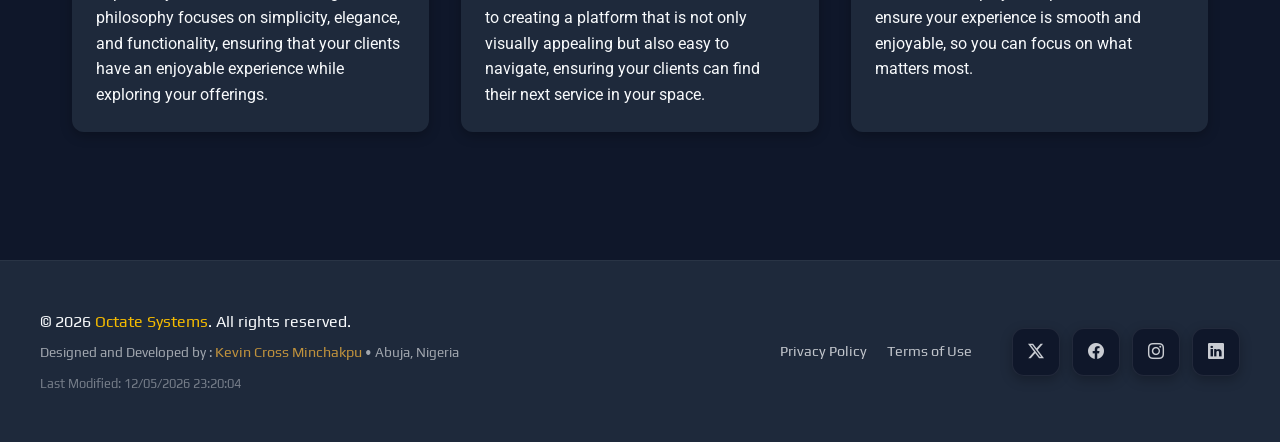
==== commit 701fc82d: "update" ====
--- a/index.html
+++ b/index.html
@@ -39,7 +39,7 @@
    <header>
     <div class="header-container">
    <a href="index.html" class="logo">
-    <img src="images/logo.png" alt="Octate Systems Logo">
+    <img src="images/logo.webp" alt="Octate Systems Logo">
 
     <div class="logo-text">
         <span class="site-title">Octate Systems</span>
